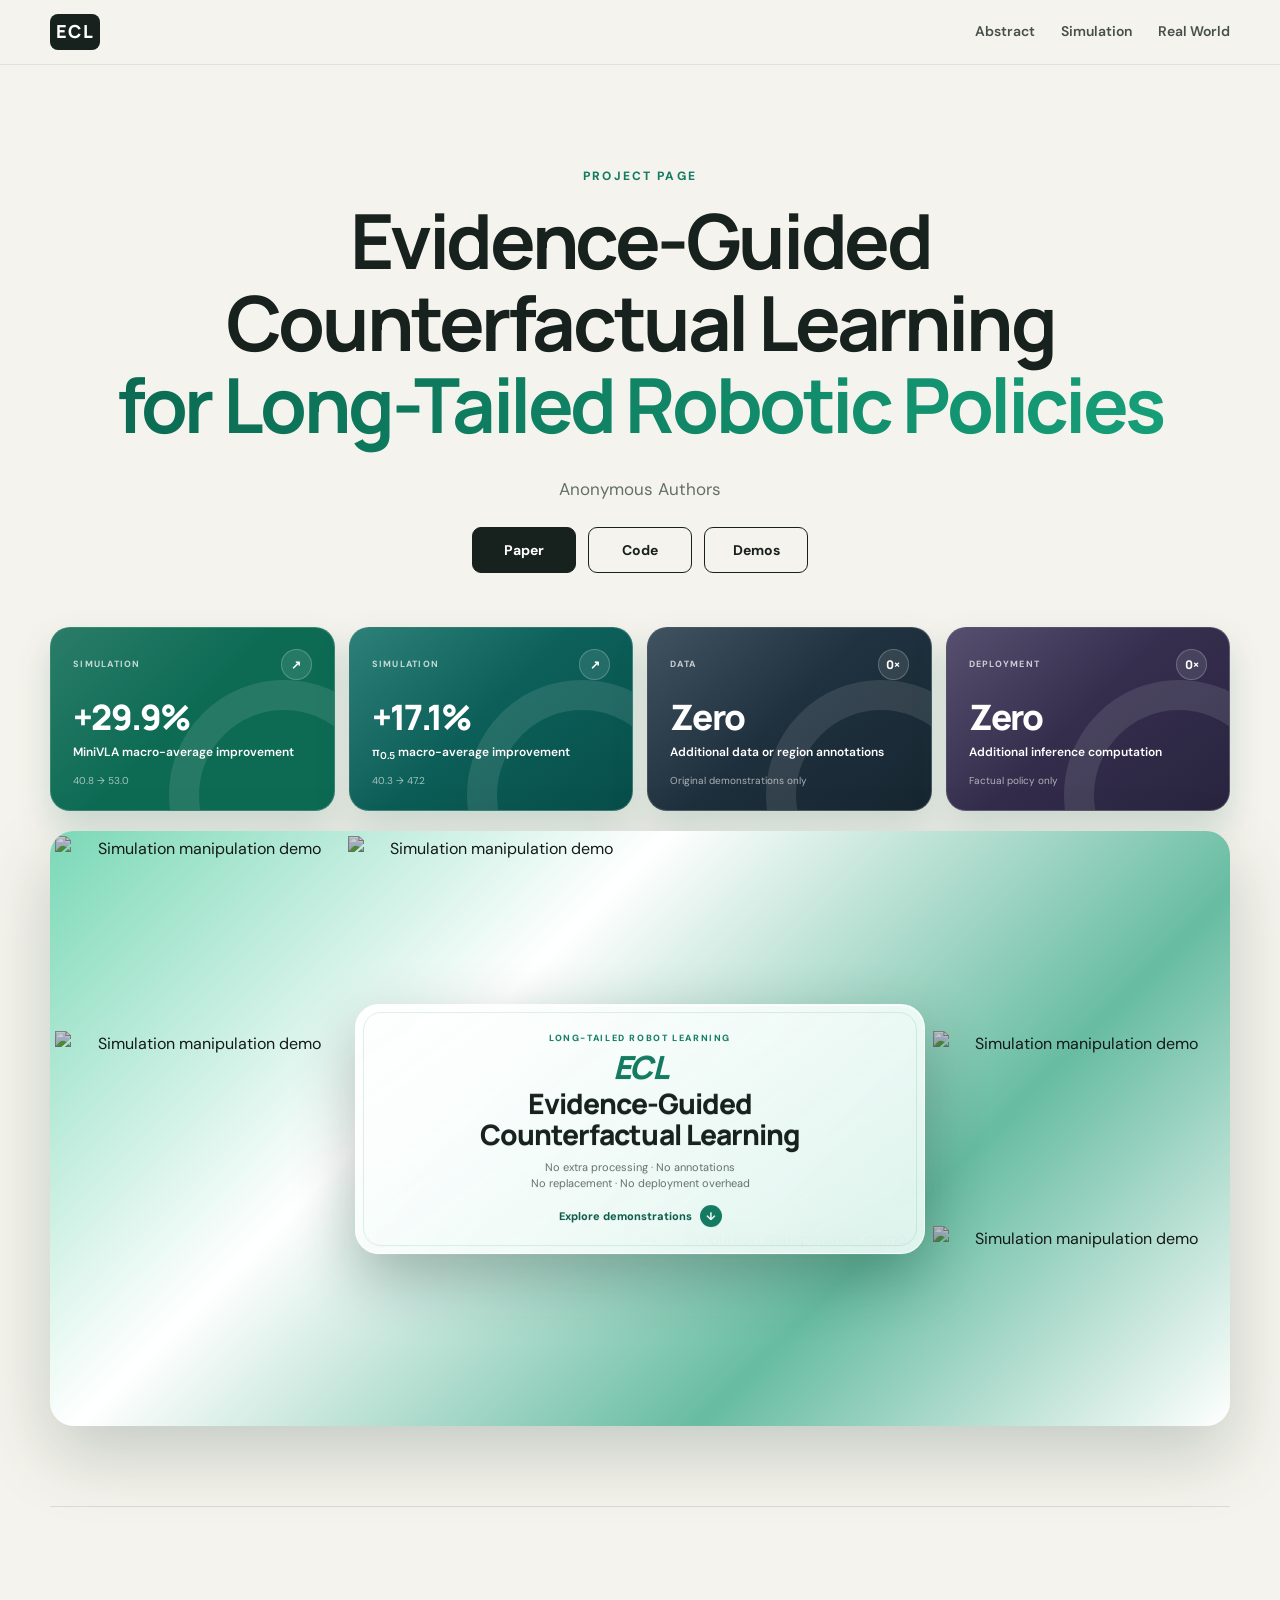
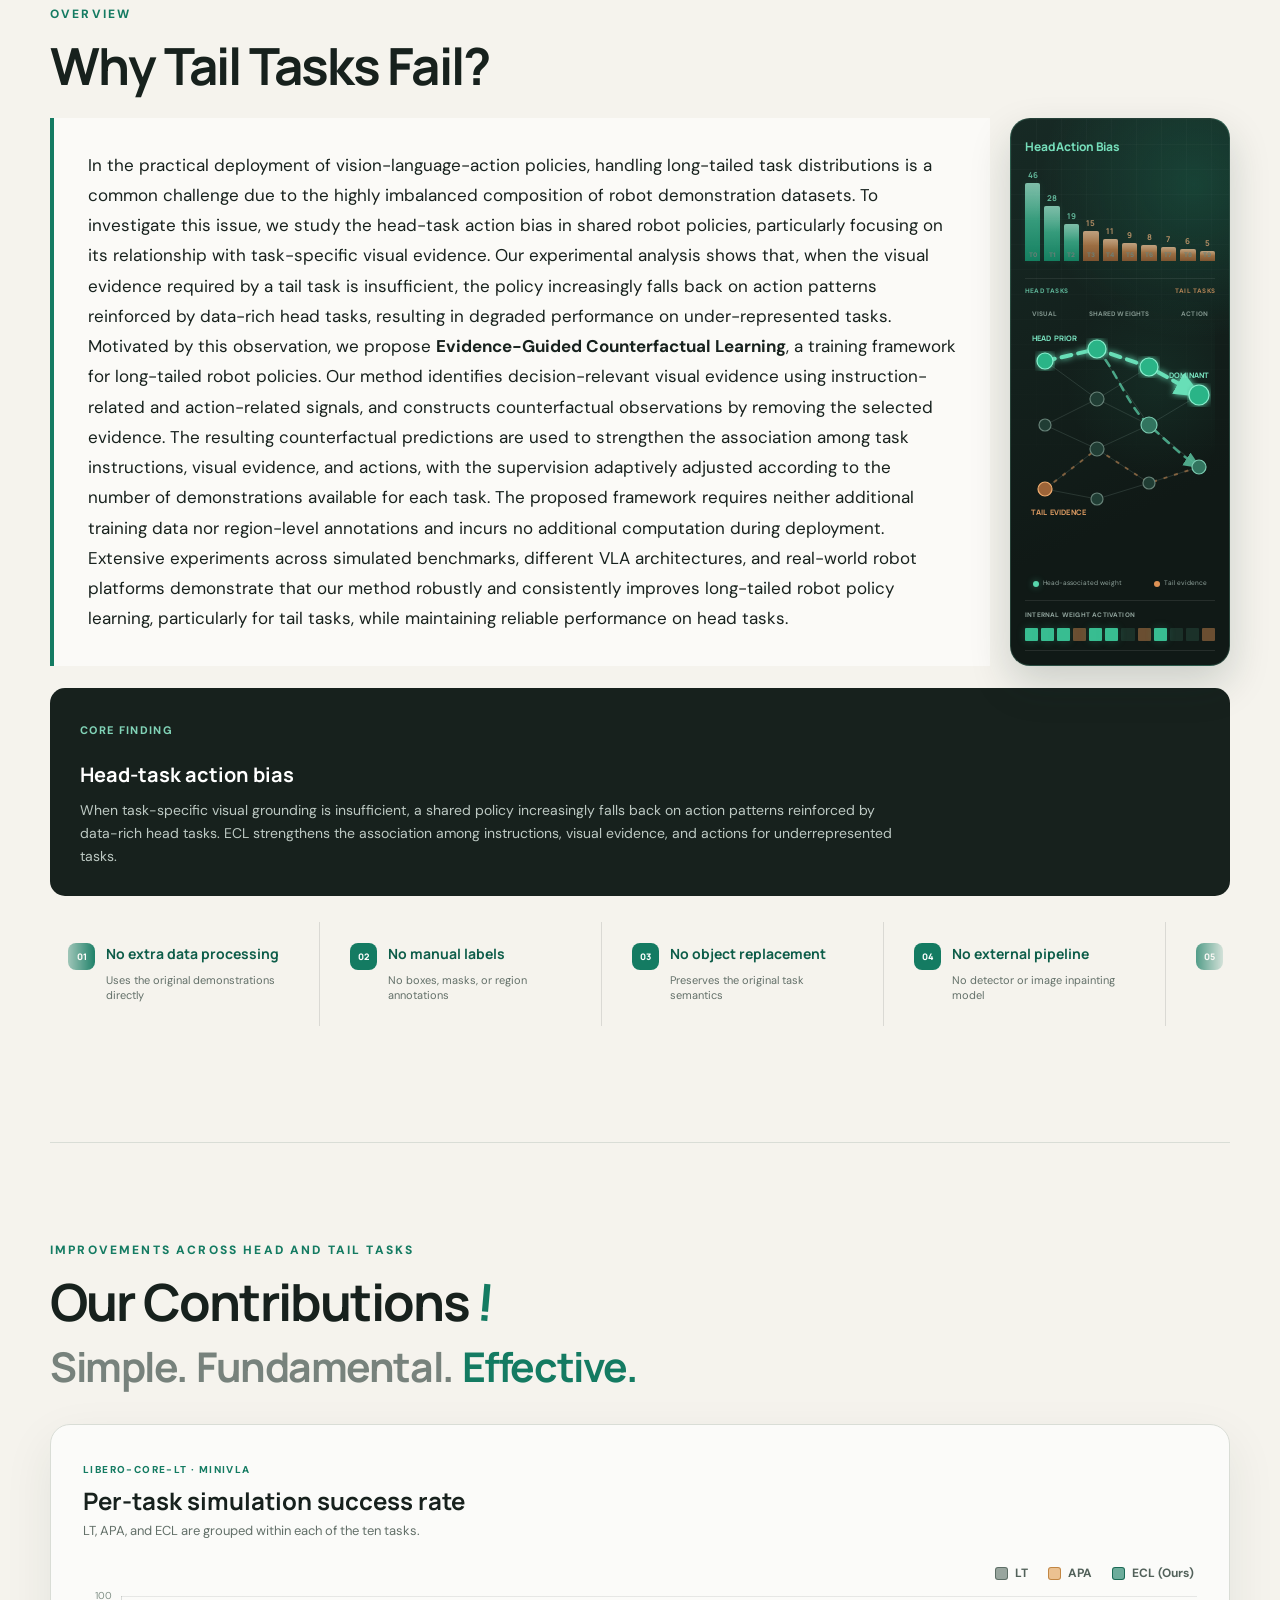
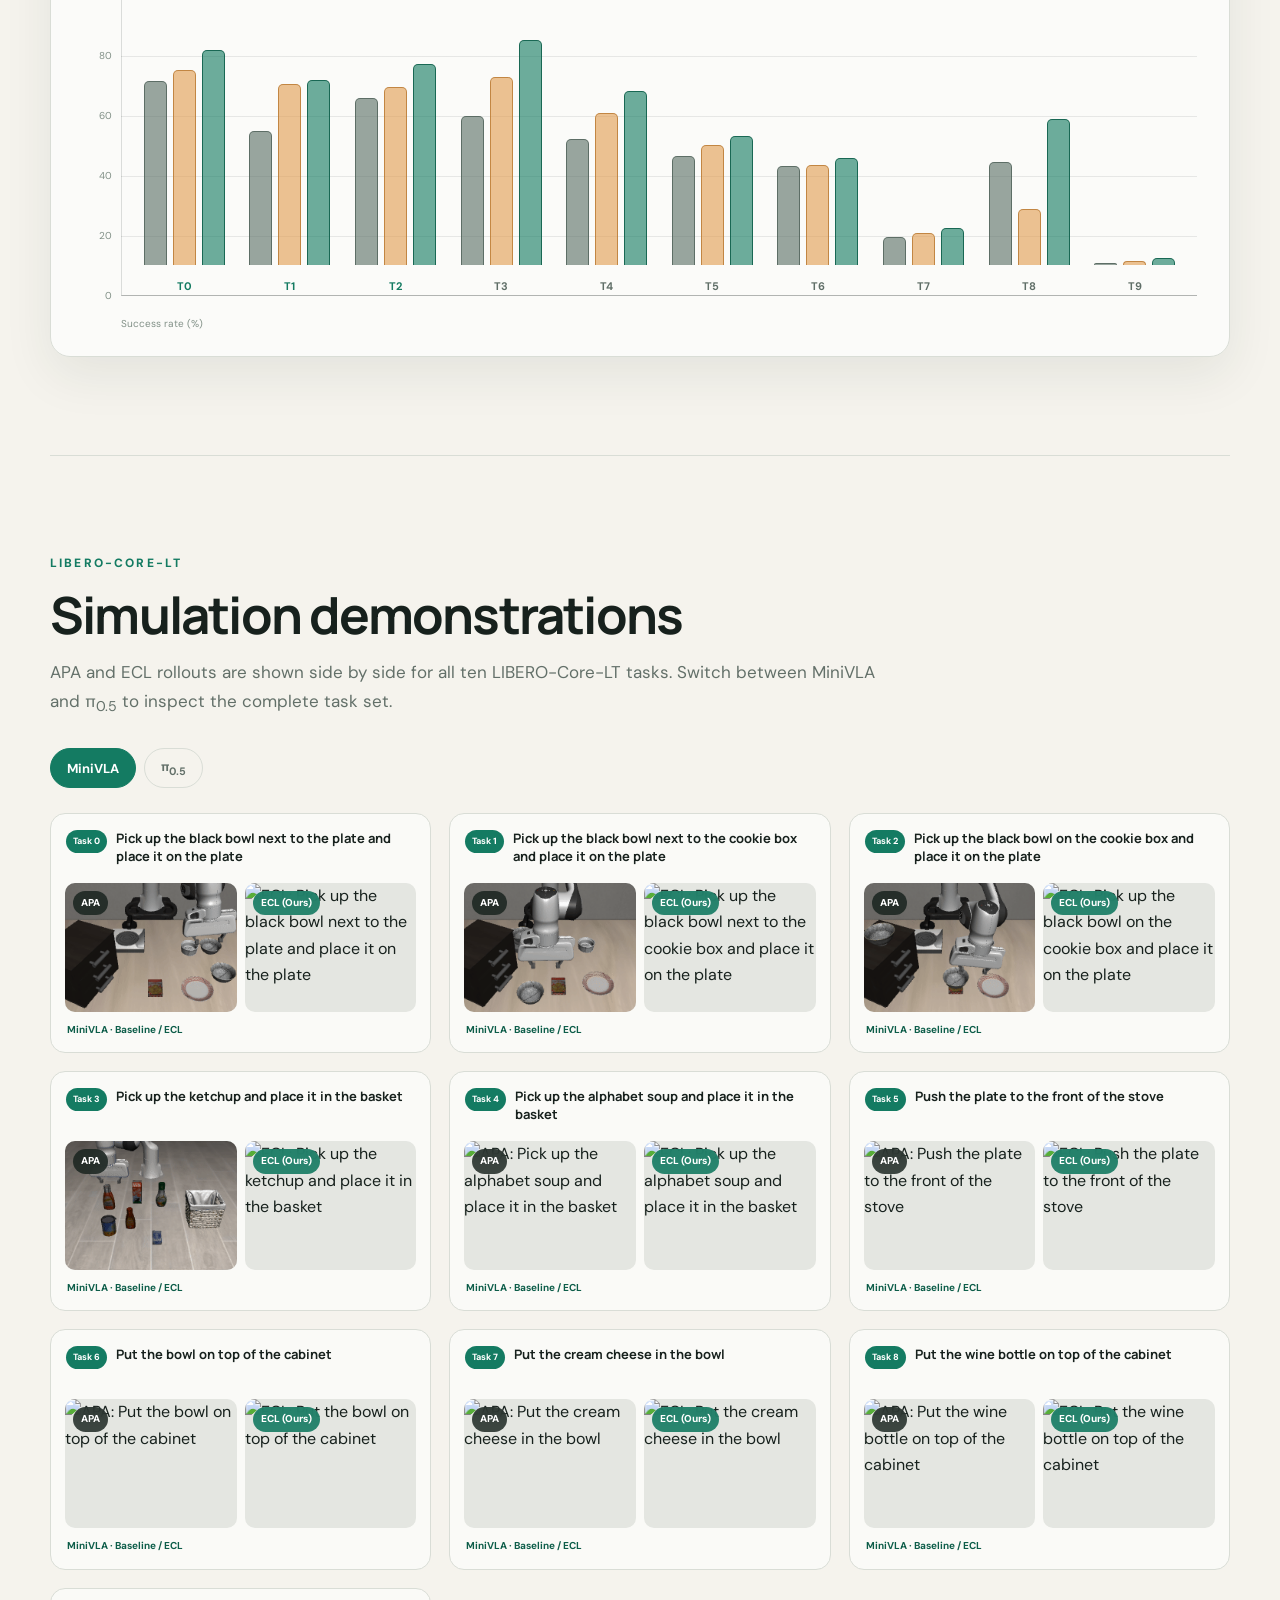
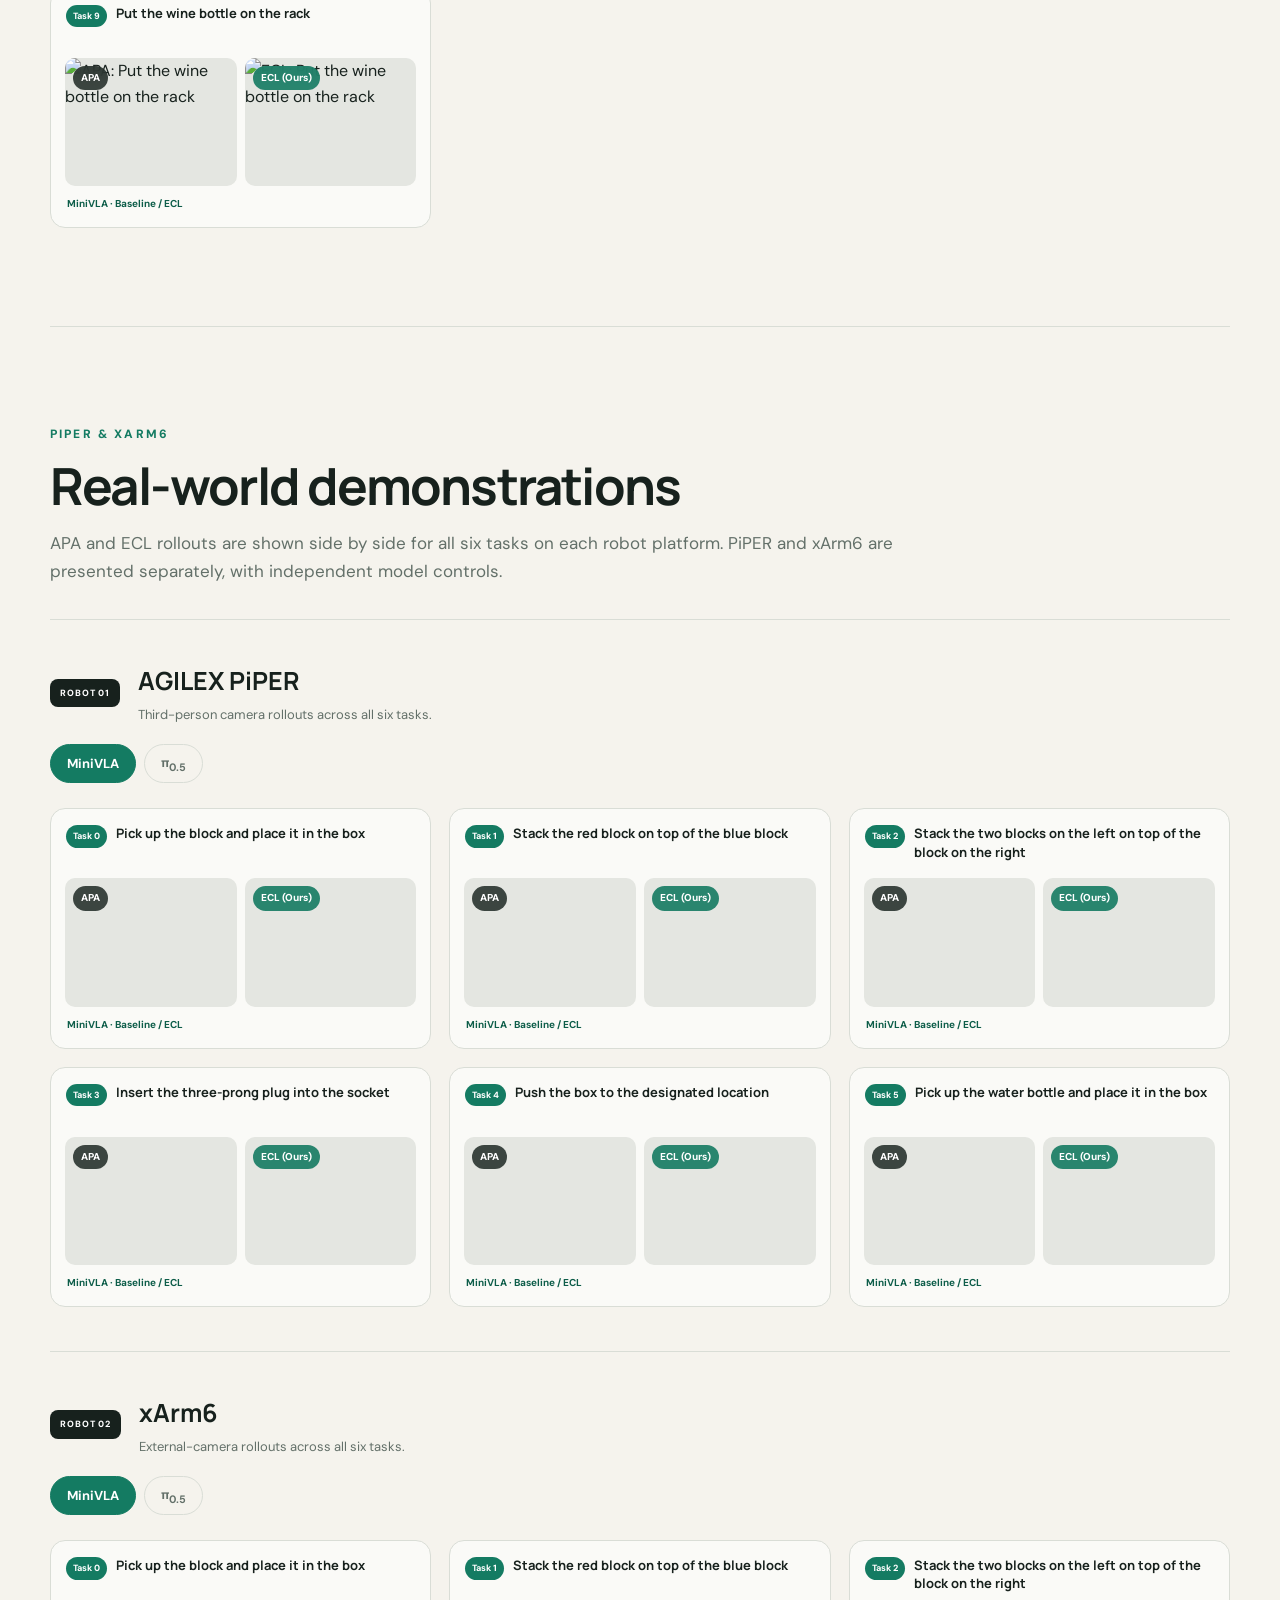
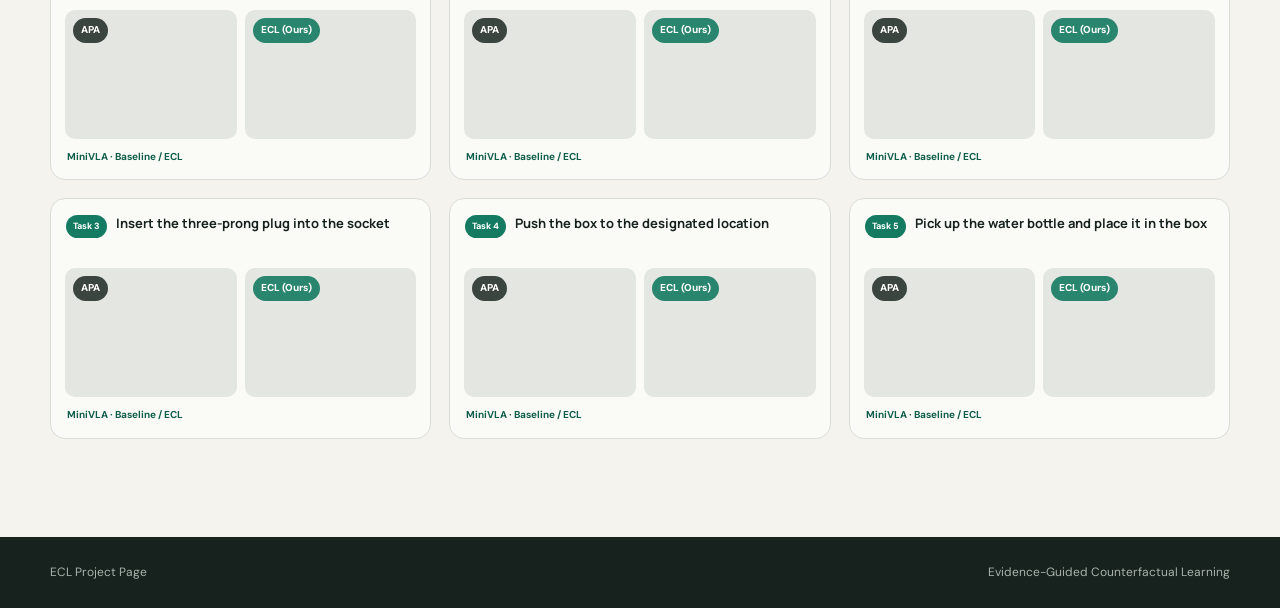
==== index.html @ 6531f517 "Add ECL project website" ====
<!doctype html>
<html lang="en">
<head>
  <meta charset="utf-8">
  <meta name="viewport" content="width=device-width, initial-scale=1">
  <meta name="description" content="Evidence-Guided Counterfactual Learning for Long-Tailed Robotic Policies.">
  <title>ECL — Evidence-Guided Counterfactual Learning</title>
  <link rel="preconnect" href="https://fonts.googleapis.com">
  <link rel="preconnect" href="https://fonts.gstatic.com" crossorigin>
  <link href="https://fonts.googleapis.com/css2?family=DM+Sans:wght@400;500;600;700&family=Manrope:wght@500;600;700;800&display=swap" rel="stylesheet">
  <link rel="stylesheet" href="styles.css">
</head>
<body>
  <header class="topbar">
    <a class="brand" href="#top" aria-label="ECL home"><span>ECL</span></a>
    <nav aria-label="Primary navigation">
      <a href="#abstract">Abstract</a>
      <a href="#simulation">Simulation</a>
      <a href="#real-world">Real World</a>
    </nav>
  </header>

  <main id="top">
    <section class="hero section-shell">
      <p class="eyebrow">PROJECT PAGE</p>
      <h1>Evidence-Guided Counterfactual Learning<br><em>for Long-Tailed Robotic Policies</em></h1>
      <div class="authors">Anonymous Authors</div>
      <div class="hero-actions">
        <a class="button primary" href="assets/ecl-paper.pdf">Paper</a>
        <a class="button secondary" href="https://github.com/krlozhilderman287-creator/EVIDENCE-GUIDED-COUNTERFACTUAL-LEARNING-FOR-LONG-TAILED-ROBOTIC-POLICIES">Code</a>
        <a class="button secondary" href="#simulation">Demos</a>
      </div>

      <div class="hero-metrics" aria-label="Key results">
        <article class="metric-gain"><div class="metric-top"><span>SIMULATION</span><i>↗</i></div><strong>+29.9%</strong><p>MiniVLA macro-average improvement</p><small>40.8 → 53.0</small></article>
        <article class="metric-gain"><div class="metric-top"><span>SIMULATION</span><i>↗</i></div><strong>+17.1%</strong><p>π<sub>0.5</sub> macro-average improvement</p><small>40.3 → 47.2</small></article>
        <article class="metric-zero"><div class="metric-top"><span>DATA</span><i>0×</i></div><strong>Zero</strong><p>Additional data or region annotations</p><small>Original demonstrations only</small></article>
        <article class="metric-zero"><div class="metric-top"><span>DEPLOYMENT</span><i>0×</i></div><strong>Zero</strong><p>Additional inference computation</p><small>Factual policy only</small></article>
      </div>

      <div class="teaser-montage" aria-label="ECL simulation and real-world demonstrations">
        <img class="montage-media" src="assets/demos/minivla-task03-ecl.gif" alt="Simulation manipulation demo">
        <img class="montage-media" src="assets/demos/pi05-task08-ecl.gif" alt="Simulation manipulation demo">
        <video class="montage-media" autoplay muted loop playsinline preload="metadata" src="assets/demos/minivla-piper-task01-ecl.mp4" aria-label="PiPER manipulation demo"></video>
        <video class="montage-media" autoplay muted loop playsinline preload="metadata" src="assets/demos/pi05-xarm-task05-ecl.mp4" aria-label="xArm6 manipulation demo"></video>
        <img class="montage-media" src="assets/demos/minivla-task06-ecl.gif" alt="Simulation manipulation demo">
        <video class="montage-media" autoplay muted loop playsinline preload="metadata" src="assets/demos/pi05-piper-task03-ecl.mp4" aria-label="PiPER manipulation demo"></video>
        <video class="montage-media" autoplay muted loop playsinline preload="metadata" src="assets/demos/minivla-xarm-task03-ecl.mp4" aria-label="xArm6 manipulation demo"></video>
        <img class="montage-media" src="assets/demos/pi05-task03-ecl.gif" alt="Simulation manipulation demo">
        <video class="montage-media" autoplay muted loop playsinline preload="metadata" src="assets/demos/minivla-piper-task05-ecl.mp4" aria-label="PiPER manipulation demo"></video>
        <video class="montage-media" autoplay muted loop playsinline preload="metadata" src="assets/demos/pi05-xarm-task02-ecl.mp4" aria-label="xArm6 manipulation demo"></video>
        <img class="montage-media" src="assets/demos/minivla-task09-ecl.gif" alt="Simulation manipulation demo">
        <img class="montage-media" src="assets/demos/pi05-task09-ecl.gif" alt="Simulation manipulation demo">
        <div class="montage-title"><span class="montage-kicker">LONG-TAILED ROBOT LEARNING</span><b>ECL</b><strong>Evidence-Guided<br>Counterfactual Learning</strong><p>No extra processing · No annotations<br>No replacement · No deployment overhead</p><a href="#simulation">Explore demonstrations <span>↓</span></a></div>
      </div>
    </section>

    <section class="paper-section section-shell" id="abstract">
      <div class="section-content">
        <p class="eyebrow">OVERVIEW</p>
        <h2>Why Tail Tasks Fail?</h2>
        <div class="overview-layout">
          <div class="abstract-copy">
            <p>In the practical deployment of vision-language-action policies, handling long-tailed task distributions is a common challenge due to the highly imbalanced composition of robot demonstration datasets. To investigate this issue, we study the head-task action bias in shared robot policies, particularly focusing on its relationship with task-specific visual evidence. Our experimental analysis shows that, when the visual evidence required by a tail task is insufficient, the policy increasingly falls back on action patterns reinforced by data-rich head tasks, resulting in degraded performance on under-represented tasks. Motivated by this observation, we propose <strong>Evidence-Guided Counterfactual Learning</strong>, a training framework for long-tailed robot policies. Our method identifies decision-relevant visual evidence using instruction-related and action-related signals, and constructs counterfactual observations by removing the selected evidence. The resulting counterfactual predictions are used to strengthen the association among task instructions, visual evidence, and actions, with the supervision adaptively adjusted according to the number of demonstrations available for each task. The proposed framework requires neither additional training data nor region-level annotations and incurs no additional computation during deployment. Extensive experiments across simulated benchmarks, different VLA architectures, and real-world robot platforms demonstrate that our method robustly and consistently improves long-tailed robot policy learning, particularly for tail tasks, while maintaining reliable performance on head tasks.</p>
          </div>

          <aside class="bias-diagram" aria-label="Illustration of head-task action bias affecting a tail-task decision">
            <div class="diagram-head"><strong>Head Action Bias</strong></div>
            <div class="task-count-chart" aria-label="LIBERO-Core-LT demonstration counts for tasks zero through nine">
              <div class="count-bars">
                <div class="head-count"><b>46</b><i style="--count:100%"></i><span>T0</span></div>
                <div class="head-count"><b>28</b><i style="--count:61%"></i><span>T1</span></div>
                <div class="head-count"><b>19</b><i style="--count:41%"></i><span>T2</span></div>
                <div><b>15</b><i style="--count:33%"></i><span>T3</span></div>
                <div><b>11</b><i style="--count:24%"></i><span>T4</span></div>
                <div><b>9</b><i style="--count:20%"></i><span>T5</span></div>
                <div><b>8</b><i style="--count:17%"></i><span>T6</span></div>
                <div><b>7</b><i style="--count:15%"></i><span>T7</span></div>
                <div><b>6</b><i style="--count:13%"></i><span>T8</span></div>
                <div><b>5</b><i style="--count:11%"></i><span>T9</span></div>
              </div>
              <div class="count-groups"><span>HEAD TASKS</span><span>TAIL TASKS</span></div>
            </div>
            <div class="weight-network" aria-hidden="true">
              <div class="network-labels"><span>VISUAL</span><span>SHARED WEIGHTS</span><span>ACTION</span></div>
              <svg viewBox="0 0 190 230" role="img" aria-label="Head-task prior dominates the internal weights used for a tail-task decision">
                <defs>
                  <filter id="nodeGlow"><feGaussianBlur stdDeviation="3" result="blur"/><feMerge><feMergeNode in="blur"/><feMergeNode in="SourceGraphic"/></feMerge></filter>
                  <marker id="greenArrow" markerWidth="8" markerHeight="8" refX="6" refY="3" orient="auto"><path d="M0,0 L0,6 L7,3 z" fill="#67dfb7"/></marker>
                </defs>
                <g class="base-weights">
                  <path d="M20 48L72 36M20 48L72 86M20 112L72 86M20 112L72 136M20 176L72 136M20 176L72 186"/>
                  <path d="M72 36L124 54M72 36L124 112M72 86L124 54M72 86L124 112M72 136L124 112M72 136L124 170M72 186L124 170"/>
                  <path d="M124 54L174 82M124 112L174 82M124 112L174 154M124 170L174 154"/>
                </g>
                <path class="tail-weight-path" d="M20 176L72 136L124 170L174 154"/>
                <path class="bias-weight-path" d="M20 48L72 36L124 54L174 82" marker-end="url(#greenArrow)"/>
                <path class="bias-spill-path" d="M72 36C92 58 101 91 124 112C144 130 157 143 174 154" marker-end="url(#greenArrow)"/>
                <g class="network-nodes">
                  <circle cx="20" cy="48" r="8" class="head-node-svg"/><circle cx="20" cy="112" r="6"/><circle cx="20" cy="176" r="7" class="tail-node-svg"/>
                  <circle cx="72" cy="36" r="9" class="hot-node"/><circle cx="72" cy="86" r="7"/><circle cx="72" cy="136" r="7"/><circle cx="72" cy="186" r="6"/>
                  <circle cx="124" cy="54" r="9" class="hot-node"/><circle cx="124" cy="112" r="8" class="warm-node"/><circle cx="124" cy="170" r="6"/>
                  <circle cx="174" cy="82" r="10" class="hot-node"/><circle cx="174" cy="154" r="7" class="warm-node"/>
                </g>
                <text x="7" y="28" class="svg-head-label">HEAD PRIOR</text>
                <text x="6" y="202" class="svg-tail-label">TAIL EVIDENCE</text>
                <text x="144" y="65" class="svg-output-label">DOMINANT</text>
              </svg>
              <div class="weight-legend"><span><i></i>Head-associated weight</span><span><i></i>Tail evidence</span></div>
            </div>
            <div class="weight-activation">
              <span>INTERNAL WEIGHT ACTIVATION</span>
              <div class="activation-cells" aria-hidden="true"><i></i><i></i><i></i><i></i><i></i><i></i><i></i><i></i><i></i><i></i><i></i><i></i></div>
            </div>
          </aside>
        </div>

        <div class="finding-card"><span>CORE FINDING</span><h3>Head-task action bias</h3><p>When task-specific visual grounding is insufficient, a shared policy increasingly falls back on action patterns reinforced by data-rich head tasks. ECL strengthens the association among instructions, visual evidence, and actions for underrepresented tasks.</p></div>

        <div class="advantage-marquee" aria-label="Practical advantages">
          <div class="advantage-track">
            <div class="advantage-item"><i>01</i><strong>No extra data processing</strong><span>Uses the original demonstrations directly</span></div>
            <div class="advantage-item"><i>02</i><strong>No manual labels</strong><span>No boxes, masks, or region annotations</span></div>
            <div class="advantage-item"><i>03</i><strong>No object replacement</strong><span>Preserves the original task semantics</span></div>
            <div class="advantage-item"><i>04</i><strong>No external pipeline</strong><span>No detector or image inpainting model</span></div>
            <div class="advantage-item"><i>05</i><strong>No deployment overhead</strong><span>Uses only the factual policy at inference</span></div>
            <div class="advantage-item" aria-hidden="true"><i>01</i><strong>No extra data processing</strong><span>Uses the original demonstrations directly</span></div>
            <div class="advantage-item" aria-hidden="true"><i>02</i><strong>No manual labels</strong><span>No boxes, masks, or region annotations</span></div>
            <div class="advantage-item" aria-hidden="true"><i>03</i><strong>No object replacement</strong><span>Preserves the original task semantics</span></div>
            <div class="advantage-item" aria-hidden="true"><i>04</i><strong>No external pipeline</strong><span>No detector or image inpainting model</span></div>
            <div class="advantage-item" aria-hidden="true"><i>05</i><strong>No deployment overhead</strong><span>Uses only the factual policy at inference</span></div>
          </div>
        </div>
      </div>
    </section>

    <section class="paper-section section-shell" id="contributions">
      <div class="section-content">
        <p class="eyebrow">IMPROVEMENTS ACROSS HEAD AND TAIL TASKS</p>
        <h2>Our Contributions<span class="title-mark" aria-hidden="true">!</span></h2>
        <p class="contribution-statement"><span>Simple.</span> <span>Fundamental.</span> <span>Effective.</span></p>

        <div class="performance-panel">
          <div class="performance-head">
            <div><span>LIBERO-CORE-LT · MINIVLA</span><h3>Per-task simulation success rate</h3><p>LT, APA, and ECL are grouped within each of the ten tasks.</p></div>
          </div>
          <div class="performance-legend" aria-label="Chart legend"><span class="legend-lt"><i></i>LT</span><span class="legend-apa"><i></i>APA</span><span class="legend-ecl"><i></i>ECL (Ours)</span></div>
          <div class="performance-chart" data-performance-chart aria-label="Grouped bar chart of per-task success rates">
            <div class="chart-y-axis" aria-hidden="true"><span style="--y:0%">100</span><span style="--y:20%">80</span><span style="--y:40%">60</span><span style="--y:60%">40</span><span style="--y:80%">20</span><span style="--y:100%">0</span></div>
            <div class="performance-plot"><div class="performance-groups" data-performance-groups></div></div>
          </div>
          <p class="performance-axis-label">Success rate (%)</p>
        </div>
      </div>
    </section>

    <section class="paper-section section-shell demo-module" id="simulation">
      <div class="section-content">
        <p class="eyebrow">LIBERO-CORE-LT</p>
        <h2>Simulation demonstrations</h2>
        <p class="section-lead">APA and ECL rollouts are shown side by side for all ten LIBERO-Core-LT tasks. Switch between MiniVLA and π<sub>0.5</sub> to inspect the complete task set.</p>
        <div class="video-tabs" role="tablist" aria-label="Simulation model selection">
          <button class="tab active" type="button" role="tab" aria-selected="true" data-tab="minivla">MiniVLA</button>
          <button class="tab" type="button" role="tab" aria-selected="false" data-tab="pi05">π<sub>0.5</sub></button>
        </div>
        <div class="model-panel" data-panel="minivla"><div class="task-gallery" data-gallery="simulation-minivla"></div></div>
        <div class="model-panel" data-panel="pi05" hidden><div class="task-gallery" data-gallery="simulation-pi05"></div></div>
      </div>
    </section>

    <section class="paper-section section-shell" id="real-world">
      <div class="section-content">
        <p class="eyebrow">PIPER &amp; XARM6</p>
        <h2>Real-world demonstrations</h2>
        <p class="section-lead">APA and ECL rollouts are shown side by side for all six tasks on each robot platform. PiPER and xArm6 are presented separately, with independent model controls.</p>

        <section class="robot-showcase demo-module">
          <div class="robot-heading"><span>ROBOT 01</span><div><h3>AGILEX PiPER</h3><p>Third-person camera rollouts across all six tasks.</p></div></div>
          <div class="video-tabs" role="tablist" aria-label="PiPER model selection"><button class="tab active" type="button" role="tab" aria-selected="true" data-tab="minivla">MiniVLA</button><button class="tab" type="button" role="tab" aria-selected="false" data-tab="pi05">π<sub>0.5</sub></button></div>
          <div class="model-panel" data-panel="minivla"><div class="task-gallery" data-gallery="piper-minivla"></div></div>
          <div class="model-panel" data-panel="pi05" hidden><div class="task-gallery" data-gallery="piper-pi05"></div></div>
        </section>

        <section class="robot-showcase demo-module">
          <div class="robot-heading"><span>ROBOT 02</span><div><h3>xArm6</h3><p>External-camera rollouts across all six tasks.</p></div></div>
          <div class="video-tabs" role="tablist" aria-label="xArm6 model selection"><button class="tab active" type="button" role="tab" aria-selected="true" data-tab="minivla">MiniVLA</button><button class="tab" type="button" role="tab" aria-selected="false" data-tab="pi05">π<sub>0.5</sub></button></div>
          <div class="model-panel" data-panel="minivla"><div class="task-gallery" data-gallery="xarm-minivla"></div></div>
          <div class="model-panel" data-panel="pi05" hidden><div class="task-gallery" data-gallery="xarm-pi05"></div></div>
        </section>
      </div>
    </section>
  </main>

  <footer><span>ECL Project Page</span><span>Evidence-Guided Counterfactual Learning</span></footer>
  <script src="script.js"></script>
</body>
</html>
---- styles.css ----
:root {
  --ink: #17211d;
  --muted: #637069;
  --paper: #f5f3ed;
  --surface: #fffefa;
  --line: #d9ddd6;
  --accent: #147b62;
  --accent-dark: #0d5d49;
  --accent-soft: #d9eee6;
  --warm: #efb45f;
  --shadow: 0 18px 55px rgba(24, 49, 39, .10);
}

* { box-sizing: border-box; }
html { scroll-behavior: smooth; }
body { margin: 0; color: var(--ink); background: var(--paper); font-family: "DM Sans", sans-serif; line-height: 1.65; }
a { color: inherit; }
img { display: block; max-width: 100%; }
button, a { -webkit-tap-highlight-color: transparent; }

.topbar { position: sticky; top: 0; z-index: 20; display: flex; align-items: center; justify-content: space-between; padding: 14px max(24px, calc((100vw - 1180px) / 2)); background: rgba(245,243,237,.88); border-bottom: 1px solid rgba(23,33,29,.08); backdrop-filter: blur(18px); }
.brand { text-decoration: none; font-family: Manrope, sans-serif; font-size: 18px; font-weight: 800; letter-spacing: .06em; }
.brand span { display: inline-flex; align-items: center; justify-content: center; width: 50px; height: 36px; color: white; background: var(--ink); border-radius: 8px; }
nav { display: flex; gap: 26px; }
nav a { color: #46504b; text-decoration: none; font-size: 14px; font-weight: 600; }
nav a:hover { color: var(--accent); }

.section-shell { width: min(1180px, calc(100% - 44px)); margin-inline: auto; }
.hero { padding: 102px 0 80px; text-align: center; }
.eyebrow { margin: 0 0 12px; color: var(--accent); font-size: 12px; font-weight: 800; letter-spacing: .18em; }
h1, h2, h3 { font-family: Manrope, sans-serif; }
h1 { margin: 0 auto; max-width: 1080px; font-size: clamp(42px, 6vw, 76px); line-height: 1.08; letter-spacing: -.045em; }
h1 em { color: var(--accent); background: linear-gradient(100deg, #0b6b52 0%, #16a079 52%, #0b6b52 100%); background-size: 200% auto; -webkit-background-clip: text; background-clip: text; -webkit-text-fill-color: transparent; font-style: normal; animation: title-shift 7s ease-in-out infinite; }
@keyframes title-shift { 0%, 100% { background-position: 0% center; } 50% { background-position: 100% center; } }
.authors { margin: 30px auto 24px; color: var(--muted); font-size: 17px; }
.hero-actions { display: flex; justify-content: center; flex-wrap: wrap; gap: 12px; margin-bottom: 54px; }
.button { display: inline-flex; min-width: 104px; height: 46px; align-items: center; justify-content: center; padding: 0 21px; border: 1px solid var(--ink); border-radius: 9px; font: 700 14px "DM Sans"; text-decoration: none; transition: .2s ease; }
.button.primary { color: white; background: var(--ink); }
.button.secondary { color: var(--ink); background: transparent; }
.button:hover { transform: translateY(-2px); box-shadow: 0 8px 20px rgba(23,33,29,.12); }

.hero-statement { position: relative; overflow: hidden; max-width: 990px; margin: 0 auto; padding: 60px 70px; border-radius: 24px; color: white; background: var(--ink); box-shadow: var(--shadow); text-align: left; }
.hero-statement::after { content: ""; position: absolute; width: 360px; height: 360px; right: -130px; top: -170px; border: 80px solid rgba(78,197,157,.17); border-radius: 50%; }
.hero-statement span { display: block; color: #9bd6c2; font-size: 14px; font-weight: 700; letter-spacing: .08em; text-transform: uppercase; }
.hero-statement strong { position: relative; z-index: 1; display: block; max-width: 780px; margin: 14px 0 16px; font: 700 clamp(26px, 4vw, 46px)/1.2 Manrope, sans-serif; letter-spacing: -.03em; }
.hero-statement p { position: relative; z-index: 1; max-width: 690px; margin: 0; color: #bdc9c3; font-size: 16px; }

.hero-metrics { display: grid; grid-template-columns: repeat(4, minmax(0, 1fr)); gap: 14px; margin: 0 auto 20px; }
.hero-metrics article { position: relative; display: flex; overflow: hidden; min-height: 178px; flex-direction: column; padding: 21px 22px; border: 1px solid rgba(255,255,255,.18); border-radius: 20px; color: white; background: #0d6b54; box-shadow: 0 16px 35px rgba(18,99,77,.18); text-align: left; transition: transform .3s ease, box-shadow .3s ease; isolation: isolate; }
.hero-metrics article::before { content: ""; position: absolute; z-index: -1; width: 170px; height: 170px; right: -65px; bottom: -100px; border: 30px solid rgba(255,255,255,.10); border-radius: 50%; transition: transform .45s ease; }
.hero-metrics article::after { content: ""; position: absolute; z-index: -1; inset: 0; background: linear-gradient(135deg, rgba(255,255,255,.12), transparent 48%); }
.hero-metrics article:nth-child(2) { background: linear-gradient(145deg, #106f66, #084e4a); }
.hero-metrics article:nth-child(3) { background: linear-gradient(145deg, #263b4a, #172631); }
.hero-metrics article:nth-child(4) { background: linear-gradient(145deg, #40375b, #28243e); }
.hero-metrics article:hover { transform: translateY(-6px); box-shadow: 0 24px 45px rgba(18,61,49,.24); }
.hero-metrics article:hover::before { transform: scale(1.16) rotate(18deg); }
.metric-top { display: flex; align-items: center; justify-content: space-between; }
.metric-top span { color: rgba(255,255,255,.72); font-size: 9px; font-weight: 800; letter-spacing: .14em; }
.metric-top i { display: grid; min-width: 31px; height: 31px; place-items: center; border: 1px solid rgba(255,255,255,.22); border-radius: 50%; color: white; background: rgba(255,255,255,.1); font: normal 800 12px Manrope, sans-serif; }
.hero-metrics strong { margin-top: 20px; font: 800 35px/1 Manrope, sans-serif; letter-spacing: -.05em; }
.hero-metrics p { margin: 9px 0 0; color: white; font-size: 12px; font-weight: 600; line-height: 1.35; }
.hero-metrics small { margin-top: auto; padding-top: 10px; color: rgba(255,255,255,.62); font-size: 10px; }
.teaser-montage { position: relative; display: grid; grid-template-columns: repeat(4, minmax(0, 1fr)); overflow: hidden; padding: 5px; border-radius: 24px; background: linear-gradient(135deg, #7ad8b7, #ffffff 35%, #67bca1 70%, #ffffff); box-shadow: 0 28px 70px rgba(21,62,49,.22); }
.montage-media { display: block; width: 100%; min-width: 0; aspect-ratio: 3 / 2; object-fit: cover; filter: saturate(.9) brightness(.8); transition: filter .4s ease, transform .5s ease; }
.teaser-montage:hover .montage-media { filter: saturate(1) brightness(.9); }
.montage-media:hover { z-index: 2; filter: saturate(1.15) brightness(1) !important; transform: scale(1.045); }
.montage-title { position: absolute; top: 50%; left: 50%; display: flex; width: min(570px, 58%); min-height: 218px; align-items: center; justify-content: center; flex-direction: column; padding: 26px 38px; border: 1px solid rgba(255,255,255,.8); border-radius: 24px; color: var(--ink); background: linear-gradient(145deg, rgba(255,255,255,.94), rgba(239,251,247,.88)); box-shadow: 0 22px 60px rgba(10,39,31,.30), inset 0 1px 0 white; transform: translate(-50%, -50%); backdrop-filter: blur(16px) saturate(1.2); }
.montage-title::before { content: ""; position: absolute; inset: 7px; pointer-events: none; border: 1px solid rgba(20,123,98,.13); border-radius: 18px; }
.montage-kicker { color: var(--accent); font-size: 9px; font-weight: 800; letter-spacing: .18em; }
.montage-title b { margin-top: 5px; color: var(--accent); font: italic 800 32px/1 Manrope, sans-serif; letter-spacing: -.06em; }
.montage-title strong { margin: 5px 0 8px; font: 800 clamp(18px, 2.2vw, 29px)/1.12 Manrope, sans-serif; letter-spacing: -.035em; }
.montage-title p { margin: 0; color: var(--muted); font-size: 11px; line-height: 1.5; }
.montage-title a { position: relative; z-index: 1; display: inline-flex; align-items: center; gap: 8px; margin-top: 13px; color: var(--accent-dark); font-size: 11px; font-weight: 800; text-decoration: none; }
.montage-title a span { display: grid; width: 22px; height: 22px; place-items: center; border-radius: 50%; color: white; background: var(--accent); }

.paper-section { display: grid; grid-template-columns: 1fr; padding: 98px 0; border-top: 1px solid var(--line); }
.section-content { min-width: 0; }
.section-number { padding-top: 8px; color: #9aa49f; font: 700 14px Manrope; }
.section-content h2 { margin: 0 0 24px; font-size: clamp(34px, 4vw, 52px); line-height: 1.1; letter-spacing: -.035em; }
.title-mark { display: inline-block; margin-left: .08em; color: var(--accent); transform: rotate(5deg); transform-origin: bottom center; animation: title-mark-float 2.4s ease-in-out infinite; }
@keyframes title-mark-float { 0%, 100% { transform: translateY(0) rotate(5deg); } 50% { transform: translateY(-3px) rotate(8deg); } }
.contribution-statement { display: flex; flex-wrap: wrap; gap: .22em; margin: -10px 0 34px; color: #77827c; font: 700 clamp(25px, 3.2vw, 42px)/1.15 Manrope, sans-serif; letter-spacing: -.035em; }
.contribution-statement > span:nth-child(3) { color: var(--accent); }
.section-lead { max-width: 850px; margin: -8px 0 34px; color: var(--muted); font-size: 17px; }
.abstract-copy { max-width: 960px; padding: 30px 34px; border-left: 4px solid var(--accent); background: rgba(255,255,255,.6); font-size: 17px; }
.abstract-copy p { margin: 0; }
.abstract-copy p + p { margin-top: 14px; }

.overview-layout { display: grid; grid-template-columns: minmax(0, 1fr) 220px; gap: 20px; align-items: stretch; }
.overview-layout .abstract-copy { max-width: none; padding: 32px 34px; font-size: 17px; line-height: 1.78; }
.bias-diagram { position: relative; display: flex; overflow: hidden; min-height: 100%; flex-direction: column; padding: 20px 14px 14px; border: 1px solid rgba(126,222,190,.20); border-radius: 20px; color: white; background: radial-gradient(circle at 84% 12%, rgba(37,195,147,.19), transparent 30%), linear-gradient(155deg, #172a25, #101916 70%); box-shadow: 0 18px 40px rgba(18,46,37,.18); }
.bias-diagram::before { content: ""; position: absolute; inset: 0; pointer-events: none; background-image: linear-gradient(rgba(255,255,255,.025) 1px, transparent 1px), linear-gradient(90deg, rgba(255,255,255,.025) 1px, transparent 1px); background-size: 25px 25px; mask-image: linear-gradient(to bottom, black, transparent 80%); }
.diagram-head { position: relative; z-index: 1; }
.diagram-head span { display: block; color: #67d3af; font-size: 9px; font-weight: 800; letter-spacing: .16em; }
.diagram-head strong { display: block; color: #75ddba; font: 750 12px/1.25 Manrope, sans-serif; letter-spacing: -.01em; }
.task-count-chart { position: relative; z-index: 1; margin: 12px 0 4px; opacity: .78; }
.count-bars { display: grid; height: 108px; grid-template-columns: repeat(10, minmax(0, 1fr)); align-items: end; gap: 4px; margin-top: 5px; padding-bottom: 17px; border-bottom: 1px solid rgba(255,255,255,.10); }
.count-bars > div { display: flex; height: 100%; min-width: 0; align-items: center; justify-content: flex-end; flex-direction: column; }
.count-bars b { margin-bottom: 4px; color: #e1aa77; font: 700 8px/1 Manrope, sans-serif; }
.count-bars i { position: relative; display: block; width: 100%; height: var(--count); min-height: 5px; overflow: hidden; border-radius: 2px 2px 0 0; background: linear-gradient(to top, #9c6034, #e5a060); }
.count-bars i::after { content: ""; position: absolute; inset: 0; background: linear-gradient(to bottom, rgba(255,255,255,.35), transparent 48%); }
.count-bars span { position: absolute; margin-top: 16px; color: #84988f; font-size: 6.5px; font-weight: 750; }
.count-bars .head-count b { color: #7ae1be; }
.count-bars .head-count i { background: linear-gradient(to top, #159a73, #66dbb4); box-shadow: 0 0 8px rgba(66,213,165,.12); }
.count-groups { display: flex; justify-content: space-between; margin-top: 7px; }
.count-groups span { color: #72dbb8; font-size: 6.5px; font-weight: 750; letter-spacing: .03em; }
.count-groups span:last-child { color: #d99a63; }
.weight-inputs { position: relative; z-index: 1; display: grid; gap: 0; margin: 14px 0 8px; border-top: 1px solid rgba(255,255,255,.09); border-bottom: 1px solid rgba(255,255,255,.09); }
.weight-input { display: grid; grid-template-columns: 1fr auto; gap: 1px 6px; padding: 8px 0; background: transparent; }
.weight-input + .weight-input { border-top: 1px solid rgba(255,255,255,.07); }
.weight-input span { grid-column: 1; color: #758880; font-size: 6px; font-weight: 800; letter-spacing: .1em; }
.weight-input b { grid-column: 1; font: 700 9px Manrope, sans-serif; }
.weight-input i { grid-column: 2; grid-row: 1 / 3; align-self: center; font: normal 800 6px Manrope, sans-serif; letter-spacing: .07em; }
.head-prior { border-left: 0; }
.head-prior i { color: #71e3be; }
.tail-query { border-left: 0; }
.tail-query i { color: #efa867; }
.weight-network { position: relative; z-index: 1; flex: 1; min-height: 244px; overflow: hidden; border: 0; border-radius: 0; background: radial-gradient(circle at 70% 28%, rgba(54,206,156,.08), transparent 37%); }
.network-labels { position: absolute; top: 9px; right: 7px; left: 7px; z-index: 2; display: flex; justify-content: space-between; color: #82968e; font-size: 6.5px; font-weight: 700; letter-spacing: .02em; }
.weight-network svg { display: block; width: 100%; height: 238px; margin-top: 9px; }
.base-weights path { fill: none; stroke: rgba(170,198,187,.16); stroke-width: 1; }
.tail-weight-path { fill: none; stroke: #e49a5b; stroke-width: 2; stroke-dasharray: 4 7; opacity: .48; }
.bias-weight-path { fill: none; stroke: #67dfb7; stroke-width: 4; stroke-linecap: round; stroke-dasharray: 10 7; filter: url(#nodeGlow); animation: weight-flow 1.15s linear infinite; }
.bias-spill-path { fill: none; stroke: #5dd4ac; stroke-width: 2.5; stroke-linecap: round; stroke-dasharray: 7 7; opacity: .72; animation: weight-flow 1.4s linear infinite; }
@keyframes weight-flow { to { stroke-dashoffset: -34; } }
.network-nodes circle { fill: #203d34; stroke: #668177; stroke-width: 1.2; }
.network-nodes .head-node-svg, .network-nodes .hot-node { fill: #2bb487; stroke: #8af0cf; filter: url(#nodeGlow); }
.network-nodes .tail-node-svg { fill: #9d6438; stroke: #efac70; }
.network-nodes .warm-node { fill: #32745f; stroke: #7ccbb1; }
.weight-network text { font-family: Manrope, sans-serif; font-size: 7.5px; font-weight: 750; letter-spacing: .02em; }
.svg-head-label, .svg-output-label { fill: #7ae4c1; }
.svg-tail-label { fill: #d99961; }
.weight-legend { position: absolute; right: 8px; bottom: 8px; left: 8px; display: flex; justify-content: space-between; }
.weight-legend span { display: flex; align-items: center; gap: 4px; color: #91a49d; font-size: 6.5px; line-height: 1.2; }
.weight-legend i { width: 6px; height: 6px; border-radius: 50%; background: #57d6ac; box-shadow: 0 0 7px rgba(87,214,172,.45); }
.weight-legend span:last-child i { background: #dd9255; box-shadow: none; }
.weight-activation { position: relative; z-index: 1; margin-top: 4px; padding: 9px 0; border-top: 1px solid rgba(255,255,255,.09); border-bottom: 1px solid rgba(255,255,255,.09); background: transparent; }
.weight-activation > span { display: block; margin-bottom: 7px; color: #91a49d; font-size: 6.5px; font-weight: 700; letter-spacing: .03em; }
.activation-cells { display: grid; grid-template-columns: repeat(12, 1fr); gap: 3px; }
.activation-cells i { height: 13px; border-radius: 1px; background: rgba(104,220,183,.12); }
.activation-cells i:nth-child(1), .activation-cells i:nth-child(2), .activation-cells i:nth-child(3), .activation-cells i:nth-child(5), .activation-cells i:nth-child(6), .activation-cells i:nth-child(9) { background: #38bd91; box-shadow: 0 0 8px rgba(56,189,145,.25); }
.activation-cells i:nth-child(4), .activation-cells i:nth-child(8), .activation-cells i:nth-child(12) { background: rgba(231,151,87,.42); }
.weight-outcome { position: relative; z-index: 1; display: grid; grid-template-columns: 1fr auto; margin-top: 7px; padding: 8px 0 2px; border: 0; border-radius: 0; background: transparent; }
.weight-outcome span { color: #778a82; font-size: 5px; font-weight: 800; letter-spacing: .09em; }
.weight-outcome b { grid-column: 1; color: #eab17d; font: 700 9px Manrope, sans-serif; }
.weight-outcome i { grid-column: 2; grid-row: 1 / 3; align-self: center; padding: 0; color: #f3ba84; background: transparent; font: normal 800 6px Manrope, sans-serif; letter-spacing: .12em; }
.vertical-distribution { position: relative; z-index: 1; display: grid; flex: 1; align-content: center; gap: 8px; margin: 18px 0 0; padding: 23px 47px 43px 10px; border: 1px solid rgba(255,255,255,.08); border-radius: 13px; background: linear-gradient(180deg, rgba(3,17,13,.18), rgba(3,17,13,.42)); }
.task-row { position: relative; display: grid; height: 24px; grid-template-columns: 19px 1fr; align-items: center; gap: 5px; }
.task-row span { color: #64766f; font-size: 7px; font-weight: 800; }
.task-row i { position: relative; display: block; width: var(--width); height: 13px; overflow: hidden; border-radius: 2px 7px 7px 2px; background: linear-gradient(90deg, #1faa7e, #71dfbb); box-shadow: 0 0 12px rgba(67,217,167,.12); }
.task-row i::after { content: ""; position: absolute; inset: 0; background: linear-gradient(90deg, transparent, rgba(255,255,255,.35), transparent); transform: translateX(-100%); animation: bar-sheen 2.8s ease-in-out infinite; }
.task-row:nth-child(n+4) i { background: linear-gradient(90deg, #b06a36, #eda25f); box-shadow: 0 0 12px rgba(237,162,95,.10); }
.task-row:nth-child(2) i::after { animation-delay: .15s; }
.task-row:nth-child(3) i::after { animation-delay: .3s; }
.task-row:nth-child(4) i::after { animation-delay: .45s; }
.task-row:nth-child(5) i::after { animation-delay: .6s; }
.task-row:nth-child(6) i::after { animation-delay: .75s; }
@keyframes bar-sheen { 0%, 55% { transform: translateX(-100%); } 85%, 100% { transform: translateX(100%); } }
.task-row b { position: absolute; right: calc(100% + 5px); color: #6ee0ba; font: 800 6px Manrope, sans-serif; letter-spacing: .1em; opacity: 0; }
.head-row::before, .tail-row::before { position: absolute; left: 0; color: #6ee0ba; font-size: 6px; font-weight: 800; letter-spacing: .1em; transform: translateY(-13px); }
.head-row::before { content: "HEAD / FREQUENT"; }
.tail-row::before { content: "TAIL / RARE"; color: #efa464; }
.prior-arrow { position: absolute; top: 18px; right: 11px; bottom: 43px; display: flex; width: 27px; align-items: center; justify-content: center; }
.prior-arrow i { position: absolute; top: 1px; bottom: 10px; left: 50%; width: 4px; border-radius: 99px; background: repeating-linear-gradient(to bottom, #65ddba 0 9px, rgba(101,221,186,.12) 9px 17px); background-size: 100% 34px; box-shadow: 0 0 14px rgba(61,224,174,.38); animation: prior-flow .9s linear infinite; transform: translateX(-50%); }
.prior-arrow i::after { content: ""; position: absolute; left: 50%; bottom: -8px; width: 0; height: 0; border-top: 10px solid #ee9e58; border-right: 7px solid transparent; border-left: 7px solid transparent; filter: drop-shadow(0 0 5px rgba(238,158,88,.55)); transform: translateX(-50%); }
.prior-arrow span { z-index: 1; padding: 5px 3px; color: #b8f2df; background: #12261f; font-size: 6px; font-weight: 800; letter-spacing: .1em; line-height: 1.2; text-align: center; writing-mode: vertical-rl; }
@keyframes prior-flow { to { background-position: 0 34px; } }
.distribution-axis { position: absolute; right: 9px; bottom: 11px; left: 9px; display: flex; align-items: center; justify-content: space-between; padding-top: 8px; border-top: 1px solid rgba(255,255,255,.09); }
.distribution-axis span { color: #6e8179; font-size: 6px; }
.distribution-axis b { color: #c5d3ce; font: 800 6px Manrope, sans-serif; letter-spacing: .09em; }
.tail-conflict { position: relative; z-index: 1; display: grid; gap: 7px; padding: 12px 10px; border: 1px solid rgba(255,255,255,.09); border-radius: 13px; background: rgba(255,255,255,.035); }
.conflict-label { display: flex; align-items: end; justify-content: space-between; margin-bottom: 2px; }
.conflict-label span { color: #efa464; font-size: 6px; font-weight: 800; letter-spacing: .1em; }
.conflict-label b { color: #d5dfdb; font: 700 9px Manrope, sans-serif; }
.signal-row { display: grid; grid-template-columns: 7px 1fr auto; align-items: center; gap: 6px; padding: 6px 7px; border-radius: 8px; background: rgba(255,255,255,.045); }
.signal-row > i { width: 6px; height: 6px; border-radius: 50%; }
.signal-row span { display: flex; min-width: 0; flex-direction: column; }
.signal-row b { font: 700 8px Manrope, sans-serif; }
.signal-row small { overflow: hidden; color: #778a82; font-size: 6px; text-overflow: ellipsis; white-space: nowrap; }
.signal-row em { font: normal 800 6px Manrope, sans-serif; letter-spacing: .08em; }
.strong-signal { border-left: 2px solid #51d5a9; }
.strong-signal > i { background: #51d5a9; box-shadow: 0 0 8px #51d5a9; }
.strong-signal em { color: #71dfbb; }
.weak-signal { border-left: 2px solid rgba(238,158,88,.46); opacity: .66; }
.weak-signal > i { background: #ee9e58; }
.weak-signal em { color: #eead72; }
.biased-output { display: grid; grid-template-columns: 1fr auto; padding: 8px 9px; border: 1px solid rgba(238,158,88,.36); border-radius: 9px; background: linear-gradient(100deg, rgba(151,89,45,.18), rgba(238,158,88,.08)); }
.biased-output span { color: #a88b73; font-size: 6px; font-weight: 800; letter-spacing: .09em; }
.biased-output b { grid-column: 1; color: #f3b77f; font: 700 9px Manrope, sans-serif; }
.biased-output i { grid-column: 2; grid-row: 1 / 3; align-self: center; color: #f0a25d; font: normal 800 16px Manrope, sans-serif; }
.frequency-bars { position: relative; z-index: 1; display: flex; height: 98px; align-items: end; gap: 4px; margin: 21px 0 28px; padding: 0 2px 18px; border-bottom: 1px solid rgba(255,255,255,.14); }
.frequency-bars i { position: relative; flex: 1; height: var(--height); min-width: 13px; border-radius: 5px 5px 2px 2px; background: linear-gradient(to top, #159a74, #6bd6b3); box-shadow: 0 0 20px rgba(43,197,150,.12); }
.frequency-bars i:nth-of-type(n+4) { background: linear-gradient(to top, #9a6339, #f0ae68); }
.frequency-bars i::after { content: ""; position: absolute; inset: 0; border-radius: inherit; background: linear-gradient(to bottom, rgba(255,255,255,.28), transparent 45%); }
.frequency-bars span { position: absolute; bottom: -2px; color: #82928b; font-size: 8px; font-weight: 800; letter-spacing: .12em; }
.frequency-bars .head-label { left: 4px; color: #67d3af; }
.frequency-bars .tail-label { right: 4px; color: #f0ae68; }
.bias-flow { position: relative; z-index: 1; height: 230px; }
.flow-node { position: absolute; z-index: 3; display: flex; width: 72px; min-height: 61px; justify-content: center; flex-direction: column; padding: 8px; border: 1px solid rgba(255,255,255,.13); border-radius: 10px; background: rgba(255,255,255,.06); backdrop-filter: blur(6px); }
.flow-node b { font: 700 10px Manrope, sans-serif; }
.flow-node span { color: #8fa099; font-size: 8px; }
.flow-node em { margin-top: 6px; color: #62d0ac; font: normal 700 8px Manrope, sans-serif; letter-spacing: 2px; }
.head-node { left: 0; top: 4px; }
.tail-node { left: 0; bottom: 4px; }
.tail-node em { color: #efa866; }
.policy-node { position: absolute; z-index: 4; top: 50%; left: 50%; display: grid; width: 56px; height: 56px; place-content: center; border: 1px solid rgba(119,232,194,.65); border-radius: 50%; background: radial-gradient(circle at 35% 30%, #247e65, #102d25 70%); box-shadow: 0 0 0 7px rgba(54,196,151,.06), 0 0 28px rgba(48,212,161,.18); text-align: center; transform: translate(-50%, -50%); }
.policy-node span { color: #8bd8bf; font-size: 7px; font-weight: 800; letter-spacing: .12em; }
.policy-node b { font: 800 13px Manrope, sans-serif; }
.decision-node { position: absolute; z-index: 3; top: 50%; right: 0; display: flex; width: 76px; min-height: 82px; justify-content: center; flex-direction: column; padding: 8px; border: 1px solid rgba(240,174,104,.45); border-radius: 11px; background: linear-gradient(145deg, rgba(151,89,45,.28), rgba(54,38,29,.48)); box-shadow: 0 0 26px rgba(224,139,73,.10); transform: translateY(-50%); }
.decision-node span { color: #f0ae68; font-size: 7px; font-weight: 800; letter-spacing: .11em; }
.decision-node b { margin-top: 4px; font: 700 9px/1.25 Manrope, sans-serif; }
.decision-node small { margin-top: 4px; color: #9e8d80; font-size: 8px; }
.flow-line { position: absolute; z-index: 2; height: 3px; border-radius: 99px; background: repeating-linear-gradient(90deg, #54d0a7 0 7px, rgba(84,208,167,.12) 7px 14px); background-size: 28px 100%; transform-origin: left center; animation: signal-flow 1.15s linear infinite; }
.head-line { top: 35px; left: 35%; width: 17%; transform: rotate(35deg); box-shadow: 0 0 10px rgba(72,216,169,.38); }
.tail-line { bottom: 35px; left: 35%; width: 17%; background-image: repeating-linear-gradient(90deg, #eaa15e 0 4px, rgba(234,161,94,.10) 4px 15px); transform: rotate(-35deg); opacity: .62; }
.output-line { top: calc(50% - 1px); left: 61%; width: 10%; background-image: repeating-linear-gradient(90deg, #75d8b8 0 7px, rgba(117,216,184,.12) 7px 14px); }
@keyframes signal-flow { to { background-position: 28px 0; } }
.diagram-alert { position: relative; z-index: 1; display: grid; grid-template-columns: 12px 1fr; gap: 1px 8px; padding: 12px 13px; border: 1px solid rgba(239,167,98,.18); border-radius: 11px; background: rgba(223,137,72,.08); }
.diagram-alert i { grid-row: 1 / 3; align-self: center; width: 9px; height: 9px; border-radius: 50%; background: #ef9f57; box-shadow: 0 0 0 0 rgba(239,159,87,.55); animation: alert-pulse 1.8s infinite; }
.diagram-alert span { color: #a6b3ae; font-size: 9px; }
.diagram-alert b { color: #f1b778; font: 700 10px Manrope, sans-serif; }
@keyframes alert-pulse { 60% { box-shadow: 0 0 0 8px rgba(239,159,87,0); } 100% { box-shadow: 0 0 0 0 rgba(239,159,87,0); } }

.advantage-marquee { overflow: hidden; margin-top: 24px; padding: 2px 0 18px; mask-image: linear-gradient(90deg, transparent, black 4%, black 96%, transparent); }
.advantage-track { display: flex; width: max-content; gap: 12px; animation: advantage-scroll 32s linear infinite; }
.advantage-marquee:hover .advantage-track { animation-play-state: paused; }
.advantage-item { position: relative; display: grid; width: 270px; min-height: 104px; align-content: center; padding: 15px 24px 15px 56px; overflow: hidden; border: 0; border-right: 1px solid rgba(23,33,29,.12); border-radius: 0; background: transparent; box-shadow: none; text-align: left; }
.advantage-item::after { display: none; }
.advantage-item i { position: absolute; top: 21px; left: 18px; display: grid; width: 27px; height: 27px; place-items: center; border-radius: 8px; color: white; background: var(--accent); font: normal 800 9px Manrope, sans-serif; }
.advantage-item strong { position: relative; z-index: 1; color: var(--accent-dark); font: 700 14px/1.35 Manrope, sans-serif; }
.advantage-item span { position: relative; z-index: 1; margin-top: 9px; color: var(--muted); font-size: 11px; line-height: 1.4; }
@keyframes advantage-scroll { to { transform: translateX(calc(-50% - 6px)); } }

.advantage-strip { display: grid; grid-template-columns: repeat(5, 1fr); margin-top: 34px; overflow: hidden; border: 1px solid var(--line); border-radius: 15px; background: var(--surface); }
.advantage-strip div { min-height: 145px; padding: 24px 20px; border-right: 1px solid var(--line); }
.advantage-strip div:last-child { border-right: 0; }
.advantage-strip strong { display: block; color: var(--accent-dark); font: 700 15px Manrope; }
.advantage-strip span { display: block; margin-top: 18px; color: var(--muted); font-size: 13px; line-height: 1.45; }

.method-flow article > span { color: var(--accent); font: 800 12px Manrope; }
.performance-panel { margin-top: 22px; padding: 30px 32px 24px; border: 1px solid var(--line); border-radius: 20px; background: rgba(255,255,255,.68); box-shadow: 0 18px 50px rgba(24,49,39,.08); }
.performance-head { display: flex; align-items: flex-start; justify-content: space-between; gap: 24px; }
.performance-head > div:first-child > span { color: var(--accent); font-size: 10px; font-weight: 800; letter-spacing: .14em; }
.performance-head h3 { margin: 5px 0 4px; font-size: 24px; line-height: 1.2; }
.performance-head p { margin: 0; color: var(--muted); font-size: 13px; }
.performance-legend { display: flex; justify-content: flex-end; gap: 20px; margin: 23px 3px 12px; }
.performance-legend span { display: inline-flex; align-items: center; gap: 7px; color: #52615a; font-size: 12px; font-weight: 700; }
.performance-legend i { width: 13px; height: 13px; border: 1px solid rgba(73,91,83,.74); border-radius: 3px; background: rgba(91,112,102,.62); }
.performance-legend .legend-apa i { border-color: rgba(184,119,45,.78); background: rgba(224,157,82,.62); }
.performance-legend .legend-ecl i { border-color: rgba(8,91,69,.82); background: rgba(20,123,98,.62); }
.performance-chart { display: grid; height: 330px; grid-template-columns: 38px minmax(0, 1fr); }
.chart-y-axis { position: relative; height: 300px; color: #819087; font-size: 10px; }
.chart-y-axis span { position: absolute; top: var(--y); right: 9px; line-height: 1; transform: translateY(-50%); }
.performance-plot { position: relative; height: 300px; overflow-x: auto; overflow-y: hidden; border-bottom: 1px solid rgba(23,33,29,.25); border-left: 1px solid rgba(23,33,29,.14); background: repeating-linear-gradient(to bottom, rgba(23,33,29,.09) 0 1px, transparent 1px 60px); }
.performance-groups { display: grid; height: 100%; min-width: 720px; grid-template-columns: repeat(10, minmax(50px, 1fr)); align-items: end; gap: 9px; padding: 0 14px; }
.performance-group { display: grid; height: 100%; grid-template-rows: 1fr 30px; min-width: 0; }
.performance-bars { display: flex; min-height: 0; align-items: flex-end; justify-content: center; gap: 6px; }
.performance-bar { position: relative; width: min(23px, 29%); height: calc(var(--value) * 1%); min-height: 2px; border: 1px solid rgba(73,91,83,.74); border-bottom: 0; border-radius: 5px 5px 0 0; background: rgba(91,112,102,.62); transition: opacity .2s ease, transform .2s ease; }
.performance-bar.apa { border-color: rgba(184,119,45,.78); background: rgba(224,157,82,.62); }
.performance-bar.ecl { border-color: rgba(8,91,69,.82); background: rgba(20,123,98,.62); }
.performance-bar:hover { z-index: 3; opacity: 1; transform: translateY(-3px); }
.performance-bar::after { content: attr(data-value); position: absolute; bottom: calc(100% + 7px); left: 50%; z-index: 5; padding: 3px 5px; border-radius: 5px; color: white; background: var(--ink); font-size: 9px; font-style: normal; line-height: 1; opacity: 0; pointer-events: none; transform: translate(-50%, 3px); transition: .18s ease; }
.performance-bar:hover::after { opacity: 1; transform: translate(-50%, 0); }
.performance-task-label { align-self: end; padding-top: 9px; color: #5f6e67; font-size: 11px; font-weight: 700; text-align: center; }
.performance-group:nth-child(-n+3) .performance-task-label { color: var(--accent); }
.performance-axis-label { margin: -10px 0 0 38px; color: #819087; font-size: 10px; }
.finding-card { max-width: none; margin-top: 22px; padding: 28px 30px; border-radius: 15px; color: white; background: var(--ink); }
.finding-card > span { color: #81d3b7; font-size: 11px; font-weight: 800; letter-spacing: .12em; }
.finding-card h3 { margin: 16px 0 8px; font-size: 20px; }
.finding-card p { max-width: 820px; margin: 0; color: #bdc9c3; font-size: 14px; }

.method-flow { display: grid; grid-template-columns: 1fr 38px 1fr 38px 1fr; align-items: stretch; }
.method-flow article { padding: 30px 26px; border: 1px solid var(--line); border-radius: 16px; background: var(--surface); }
.method-flow h3 { margin: 28px 0 10px; font-size: 18px; line-height: 1.35; }
.method-flow p { margin: 0; color: var(--muted); font-size: 14px; }
.math { white-space: nowrap; color: var(--ink); font-family: Georgia, serif; font-style: italic; }
.flow-arrow { display: grid; place-items: center; color: var(--accent); font-size: 24px; }
.deployment-note { display: flex; align-items: center; gap: 22px; margin-top: 22px; padding: 18px 22px; border-radius: 12px; background: var(--accent-soft); }
.deployment-note span { flex: 0 0 auto; padding: 5px 10px; border-radius: 999px; color: white; background: var(--accent); font-size: 11px; font-weight: 800; text-transform: uppercase; letter-spacing: .08em; }
.deployment-note p { margin: 0; color: var(--accent-dark); font-size: 14px; }

.metric-grid { display: grid; grid-template-columns: repeat(2, 1fr); gap: 18px; }
.metric-grid article { position: relative; overflow: hidden; min-height: 200px; padding: 28px 30px; border: 1px solid var(--line); border-radius: 16px; background: var(--surface); }
.metric-grid article::after { content: ""; position: absolute; right: -50px; bottom: -70px; width: 160px; height: 160px; border-radius: 50%; background: var(--accent-soft); }
.metric-model { color: var(--muted); font-size: 14px; font-weight: 600; }
.metric-grid strong { position: relative; z-index: 1; display: block; margin: 25px 0 4px; font: 700 clamp(32px, 5vw, 48px)/1 Manrope; letter-spacing: -.04em; }
.metric-grid strong i { color: var(--accent); font-style: normal; }
.metric-grid p { position: relative; z-index: 1; margin: 14px 0 0; color: var(--muted); font-size: 14px; }
.metric-grid b { color: var(--accent-dark); }
.figure-card { overflow: hidden; border: 1px solid var(--line); border-radius: 18px; background: white; box-shadow: var(--shadow); }
.result-figure { margin: 34px 0 0; }
.result-figure img { width: 100%; }
.result-figure figcaption { padding: 14px 20px 17px; color: var(--muted); font-size: 13px; text-align: center; }

.video-tabs { display: flex; gap: 8px; margin: -4px 0 25px; }
.tab { padding: 9px 16px; border: 1px solid var(--line); border-radius: 999px; color: var(--muted); background: transparent; font: 700 13px "DM Sans"; cursor: pointer; }
.tab.active { color: white; border-color: var(--accent); background: var(--accent); }
.model-content[hidden], .model-panel[hidden] { display: none; }
.task-gallery { display: grid; grid-template-columns: repeat(3, minmax(0, 1fr)); gap: 18px; }
.task-demo-card { min-width: 0; overflow: hidden; padding: 14px; border: 1px solid var(--line); border-radius: 15px; background: rgba(255,255,255,.58); transition: transform .25s ease, box-shadow .25s ease; }
.task-demo-card:hover { transform: translateY(-4px); box-shadow: 0 14px 30px rgba(23,33,29,.10); }
.task-card-head { display: grid; grid-template-columns: auto 1fr; align-items: start; gap: 9px; margin: 1px 1px 12px; }
.task-card-head > span { margin-top: 1px; padding: 4px 7px; border-radius: 999px; color: white; background: var(--accent); font-size: 9px; font-weight: 800; white-space: nowrap; }
.task-card-head h3 { min-height: 42px; margin: 0; font: 700 13px/1.4 Manrope, sans-serif; }
.task-pair-media { display: grid; grid-template-columns: repeat(2, minmax(0, 1fr)); gap: 8px; }
.task-demo-card:hover .task-pair-media img, .task-demo-card:hover .task-pair-media video { transform: scale(1.025); }
.task-meta { padding: 10px 2px 0; }
.task-meta p { margin: 0; color: var(--accent-dark); font-size: 10px; font-weight: 700; }
.robot-showcase { margin-top: 44px; padding-top: 40px; border-top: 1px solid var(--line); }
.robot-showcase:first-of-type { margin-top: 22px; }
.robot-heading { display: flex; align-items: center; gap: 18px; margin-bottom: 22px; }
.robot-heading > span { flex: 0 0 auto; padding: 7px 10px; border-radius: 8px; color: white; background: var(--ink); font-size: 9px; font-weight: 800; letter-spacing: .1em; }
.robot-heading h3 { margin: 0; font-size: 25px; }
.robot-heading p { margin: 3px 0 0; color: var(--muted); font-size: 13px; }
.demo-heading { display: grid; grid-template-columns: 110px 1fr auto; align-items: end; gap: 18px; margin: 36px 0 18px; }
.demo-heading > span { align-self: center; padding: 6px 10px; border-radius: 999px; color: var(--accent-dark); background: var(--accent-soft); font-size: 11px; font-weight: 800; letter-spacing: .08em; text-align: center; text-transform: uppercase; }
.demo-heading h3 { margin: 0; font-size: 24px; }
.demo-heading p { margin: 0 0 2px; color: var(--muted); font-size: 13px; }
.real-heading { margin-top: 54px; padding-top: 42px; border-top: 1px solid var(--line); }
.comparison-grid { display: grid; grid-template-columns: repeat(3, minmax(0, 1fr)); gap: 18px; }
.comparison-pair { min-width: 0; padding: 14px; border: 1px solid var(--line); border-radius: 16px; background: rgba(255,255,255,.56); }
.comparison-pair h3, .comparison-pair h4 { min-height: 48px; margin: 2px 4px 12px; font: 700 14px/1.45 Manrope, sans-serif; }
.pair-media { display: grid; grid-template-columns: repeat(2, minmax(0, 1fr)); gap: 8px; }
.demo-tile { position: relative; overflow: hidden; margin: 0; border-radius: 10px; background: #e4e6e1; }
.demo-tile span { position: absolute; top: 8px; left: 8px; z-index: 2; padding: 4px 8px; border-radius: 999px; color: white; background: rgba(23,33,29,.82); font-size: 10px; font-weight: 800; backdrop-filter: blur(6px); }
.demo-tile.ours span { background: rgba(20,123,98,.9); }
.demo-tile img, .demo-tile video { display: block; width: 100%; aspect-ratio: 4 / 3; object-fit: cover; }

footer { display: flex; justify-content: space-between; padding: 26px max(22px, calc((100vw - 1180px)/2)); color: #a9b4ae; background: var(--ink); font-size: 12px; }

@media (max-width: 980px) {
  .advantage-strip { grid-template-columns: repeat(2, 1fr); }
  .advantage-strip div { border-bottom: 1px solid var(--line); }
  .method-flow { grid-template-columns: 1fr; gap: 12px; }
  .flow-arrow { height: 24px; transform: rotate(90deg); }
  .hero-metrics, .teaser-montage { grid-template-columns: repeat(2, minmax(0, 1fr)); }
  .teaser-montage > .montage-media:nth-child(n+9) { display: none; }
  .comparison-grid { grid-template-columns: repeat(2, minmax(0, 1fr)); }
  .task-gallery { grid-template-columns: repeat(2, minmax(0, 1fr)); }
  .overview-layout { grid-template-columns: 1fr; }
  .bias-diagram { min-height: 520px; }
}

@media (max-width: 820px) {
  nav { display: none; }
  .hero { padding-top: 66px; }
  .hero-statement { padding: 42px 34px; }
  .paper-section { grid-template-columns: 1fr; gap: 8px; padding: 72px 0; }
  .section-number { display: none; }
  .metric-grid, .comparison-grid { grid-template-columns: 1fr; }
  .performance-head { align-items: flex-start; flex-direction: column; }
  .performance-legend { justify-content: flex-start; }
  .task-gallery { grid-template-columns: repeat(2, minmax(0, 1fr)); }
  .demo-heading { grid-template-columns: 100px 1fr; }
  .demo-heading p { grid-column: 2; }
}

@media (max-width: 520px) {
  .section-shell { width: min(100% - 28px, 1180px); }
  .topbar { padding-inline: 14px; }
  h1 { font-size: 38px; }
  .authors { font-size: 14px; }
  .hero-statement { padding: 34px 24px; }
  .hero-metrics { grid-template-columns: 1fr 1fr; gap: 8px; }
  .hero-metrics article { min-height: 150px; padding: 16px; }
  .hero-metrics strong { font-size: 27px; }
  .hero-metrics p { font-size: 11px; }
  .hero-metrics small { display: none; }
  .montage-title { width: 84%; min-height: 170px; padding: 18px; }
  .montage-title p { display: none; }
  .montage-kicker { display: block; }
  .abstract-copy { padding: 23px; font-size: 16px; }
  .overview-layout .abstract-copy { font-size: 13px; }
  .performance-panel { padding: 23px 18px 20px; }
  .performance-head h3 { font-size: 20px; }
  .performance-legend { gap: 12px; }
  .bias-diagram { min-height: 505px; padding-inline: 16px; }
  .flow-node, .decision-node { width: 94px; }
  .head-line, .tail-line { left: 28%; width: 24%; }
  .policy-node { left: 51%; width: 68px; height: 68px; }
  .output-line { left: 60%; width: 13%; }
  .advantage-strip { grid-template-columns: 1fr; }
  .advantage-strip div { min-height: 110px; border-right: 0; }
  .deployment-note { align-items: flex-start; flex-direction: column; gap: 10px; }
  .demo-heading { grid-template-columns: 1fr; align-items: start; }
  .demo-heading > span { justify-self: start; }
  .demo-heading p { grid-column: 1; }
  .pair-media { grid-template-columns: 1fr; }
  .task-gallery { grid-template-columns: 1fr; }
  .task-card-head h3 { min-height: 0; }
  .robot-heading { align-items: flex-start; }
  footer { gap: 12px; flex-direction: column; }
}
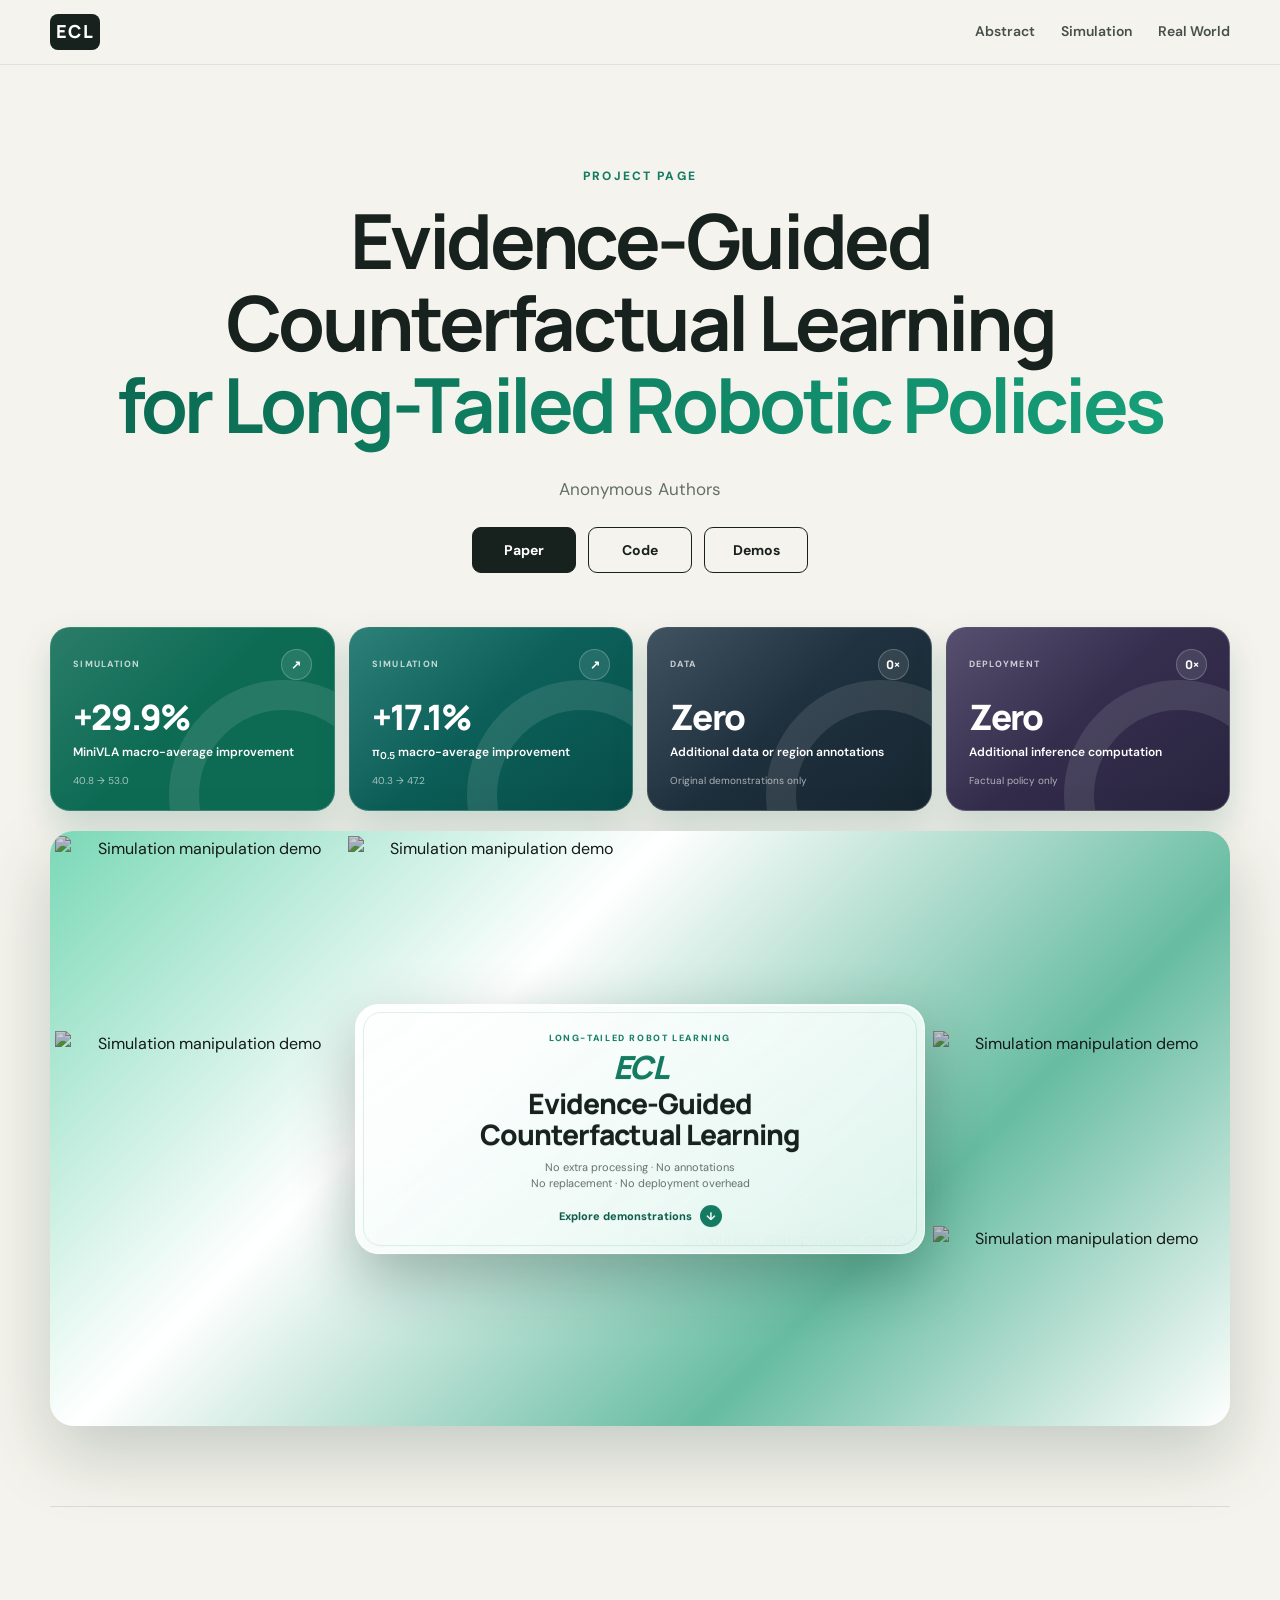
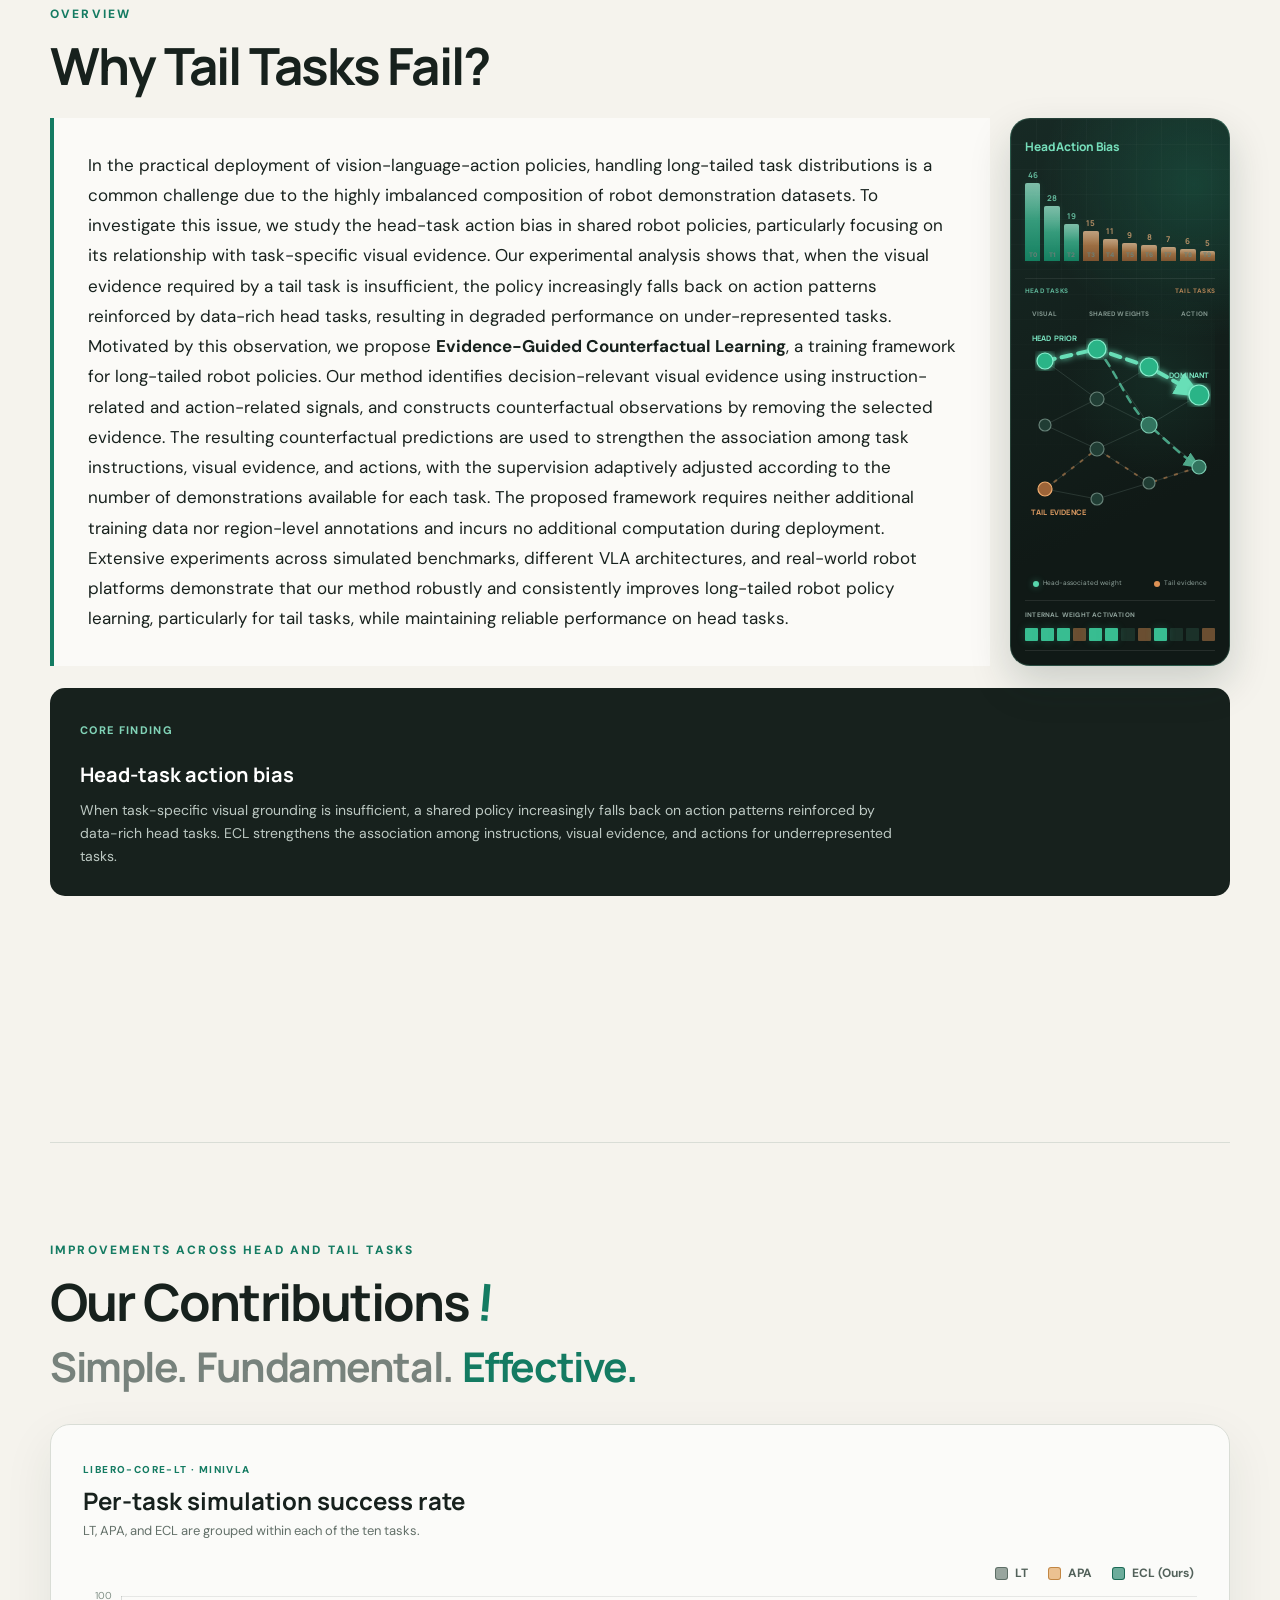
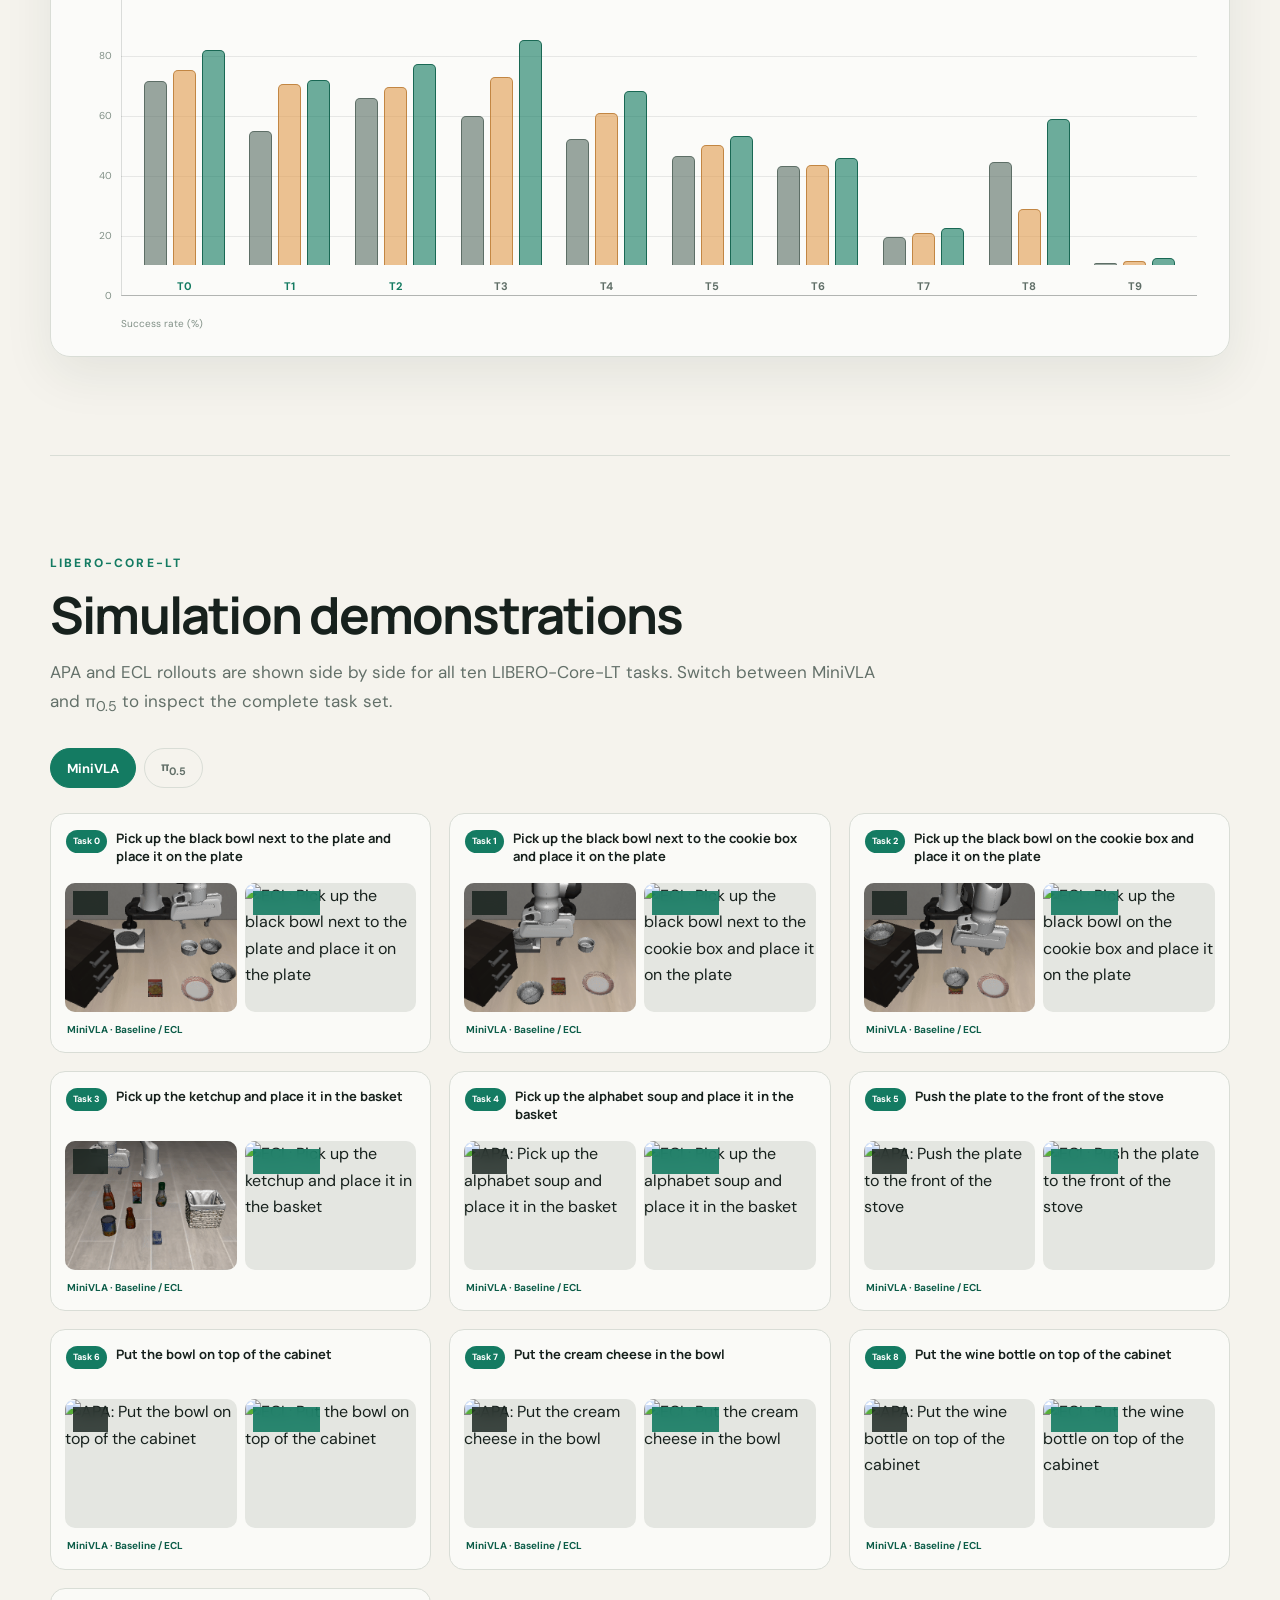
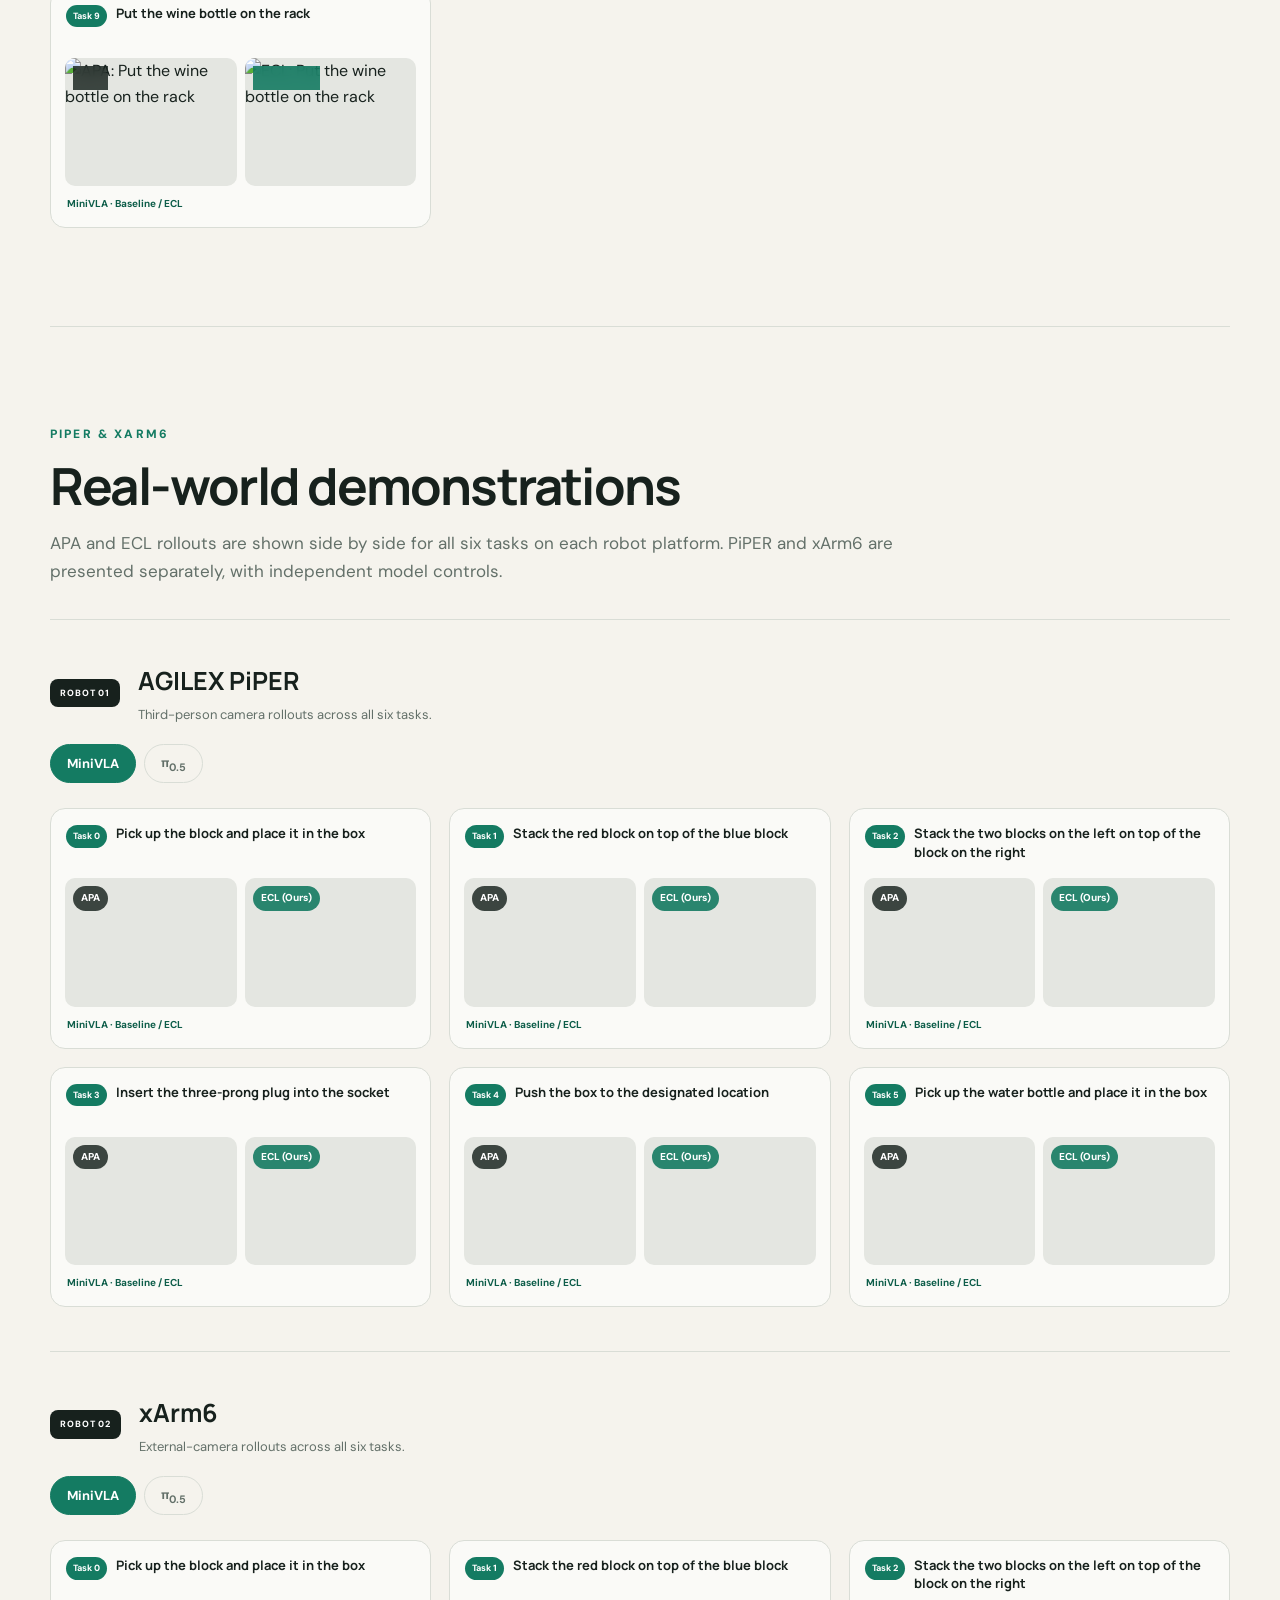
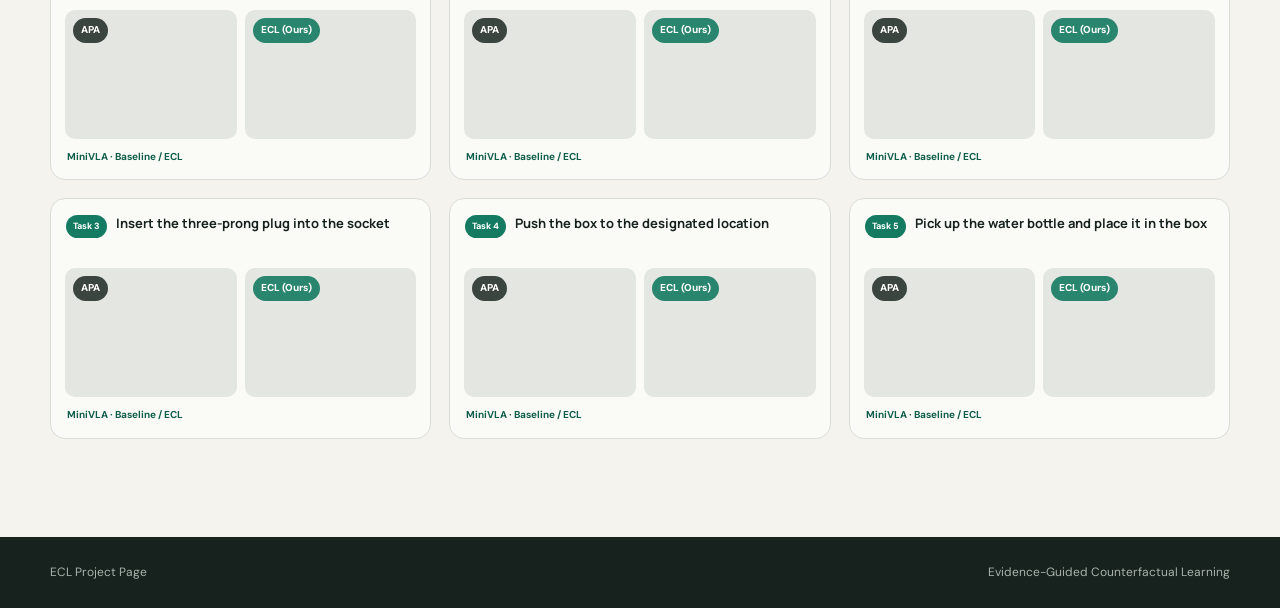
==== commit 5dd310c4: "Use anonymous repository link on project site" ====
--- a/index.html
+++ b/index.html
@@ -27,7 +27,7 @@
       <div class="authors">Anonymous Authors</div>
       <div class="hero-actions">
         <a class="button primary" href="assets/ecl-paper.pdf">Paper</a>
-        <a class="button secondary" href="https://github.com/krlozhilderman287-creator/EVIDENCE-GUIDED-COUNTERFACTUAL-LEARNING-FOR-LONG-TAILED-ROBOTIC-POLICIES">Code</a>
+        <a class="button secondary" href="https://anonymous.4open.science/r/EVIDENCE-GUIDED-COUNTERFACTUAL-LEARNING-FOR-LONG-TAILED-ROBOTIC-POLICIES-440F/">Code</a>
         <a class="button secondary" href="#simulation">Demos</a>
       </div>
 
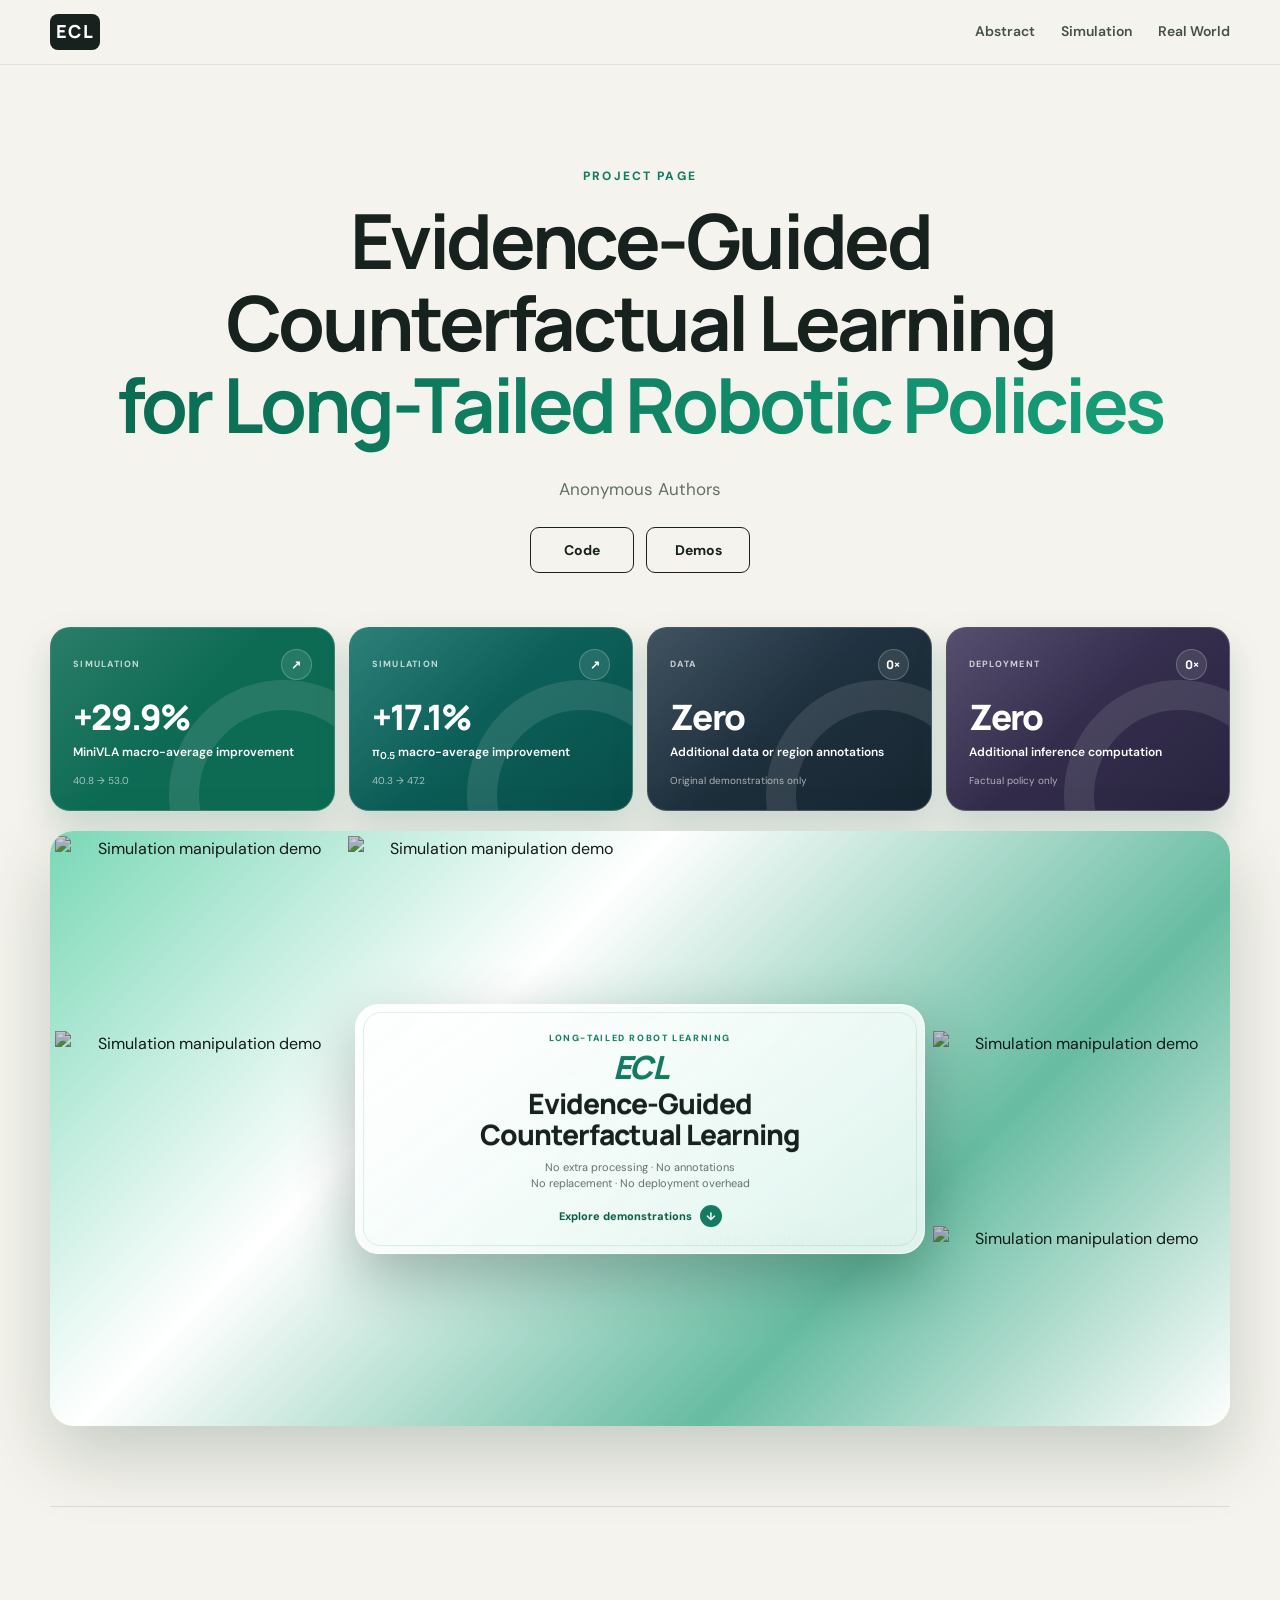
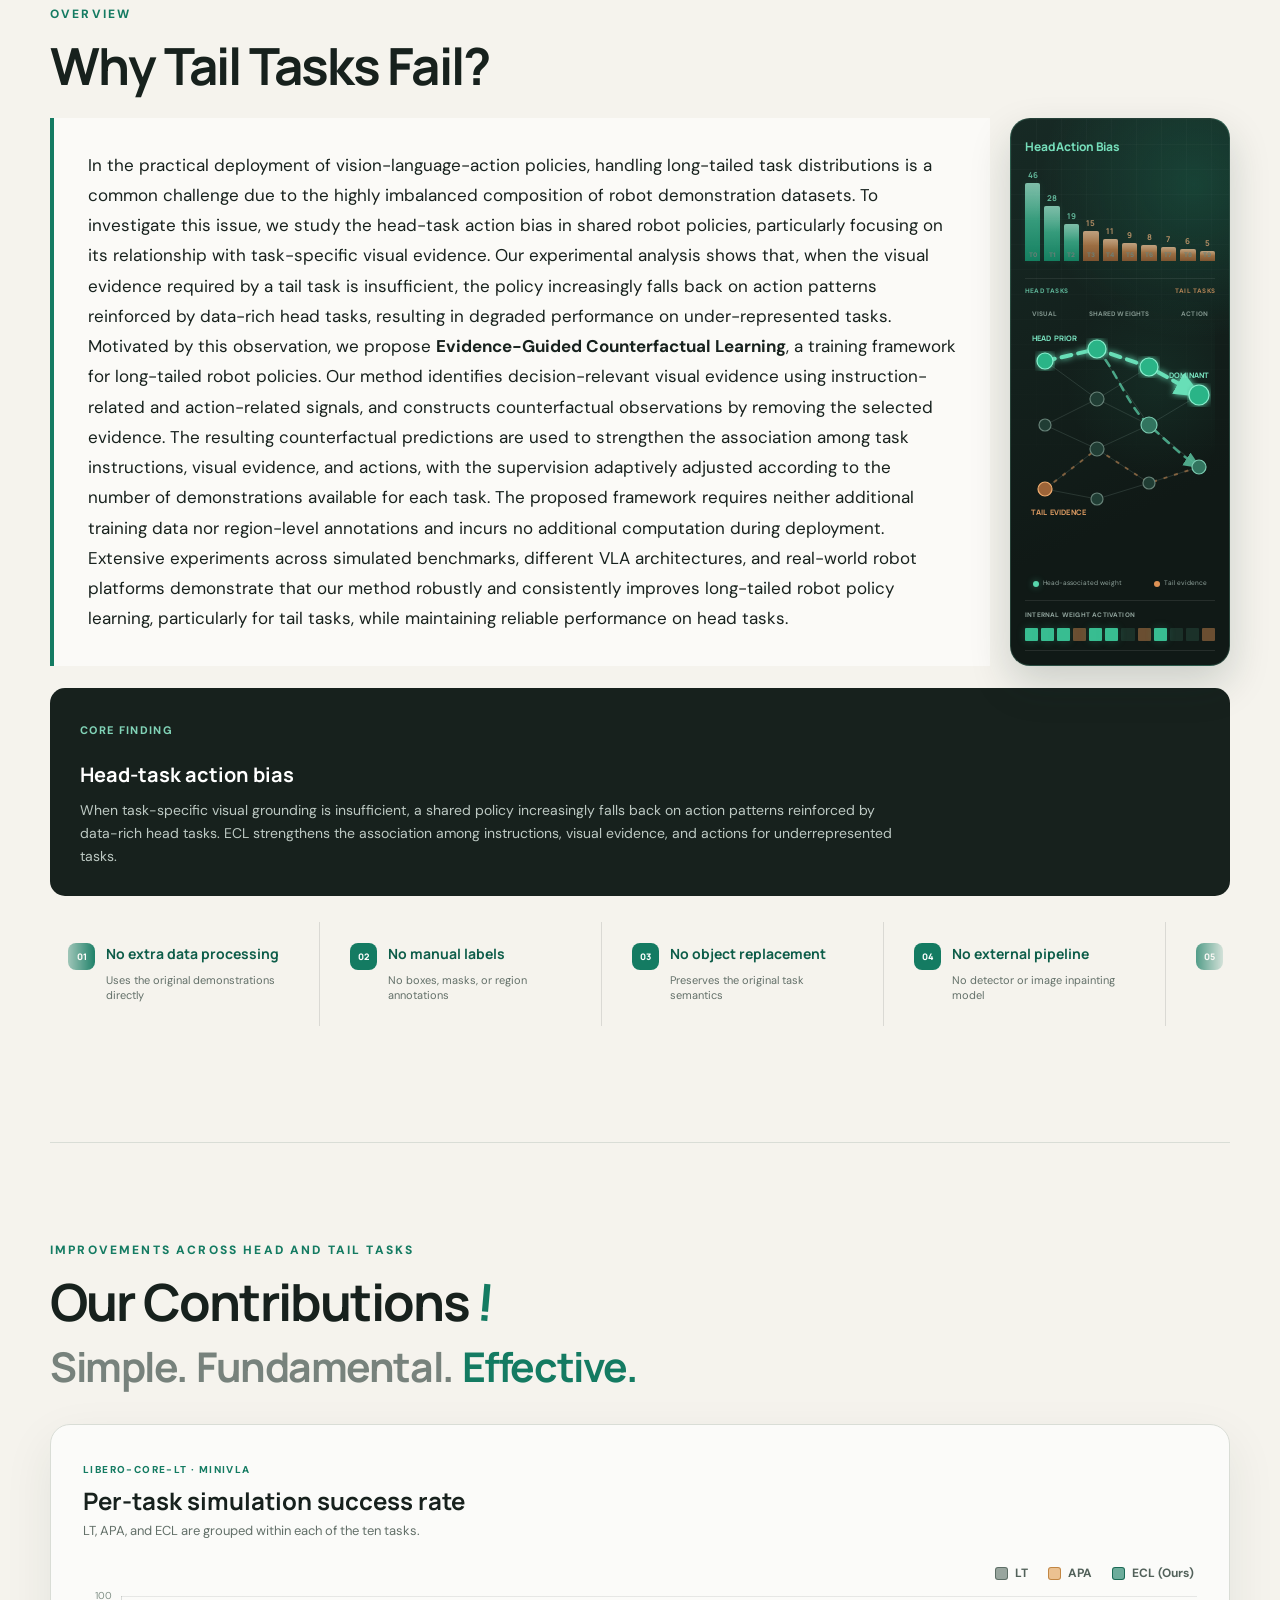
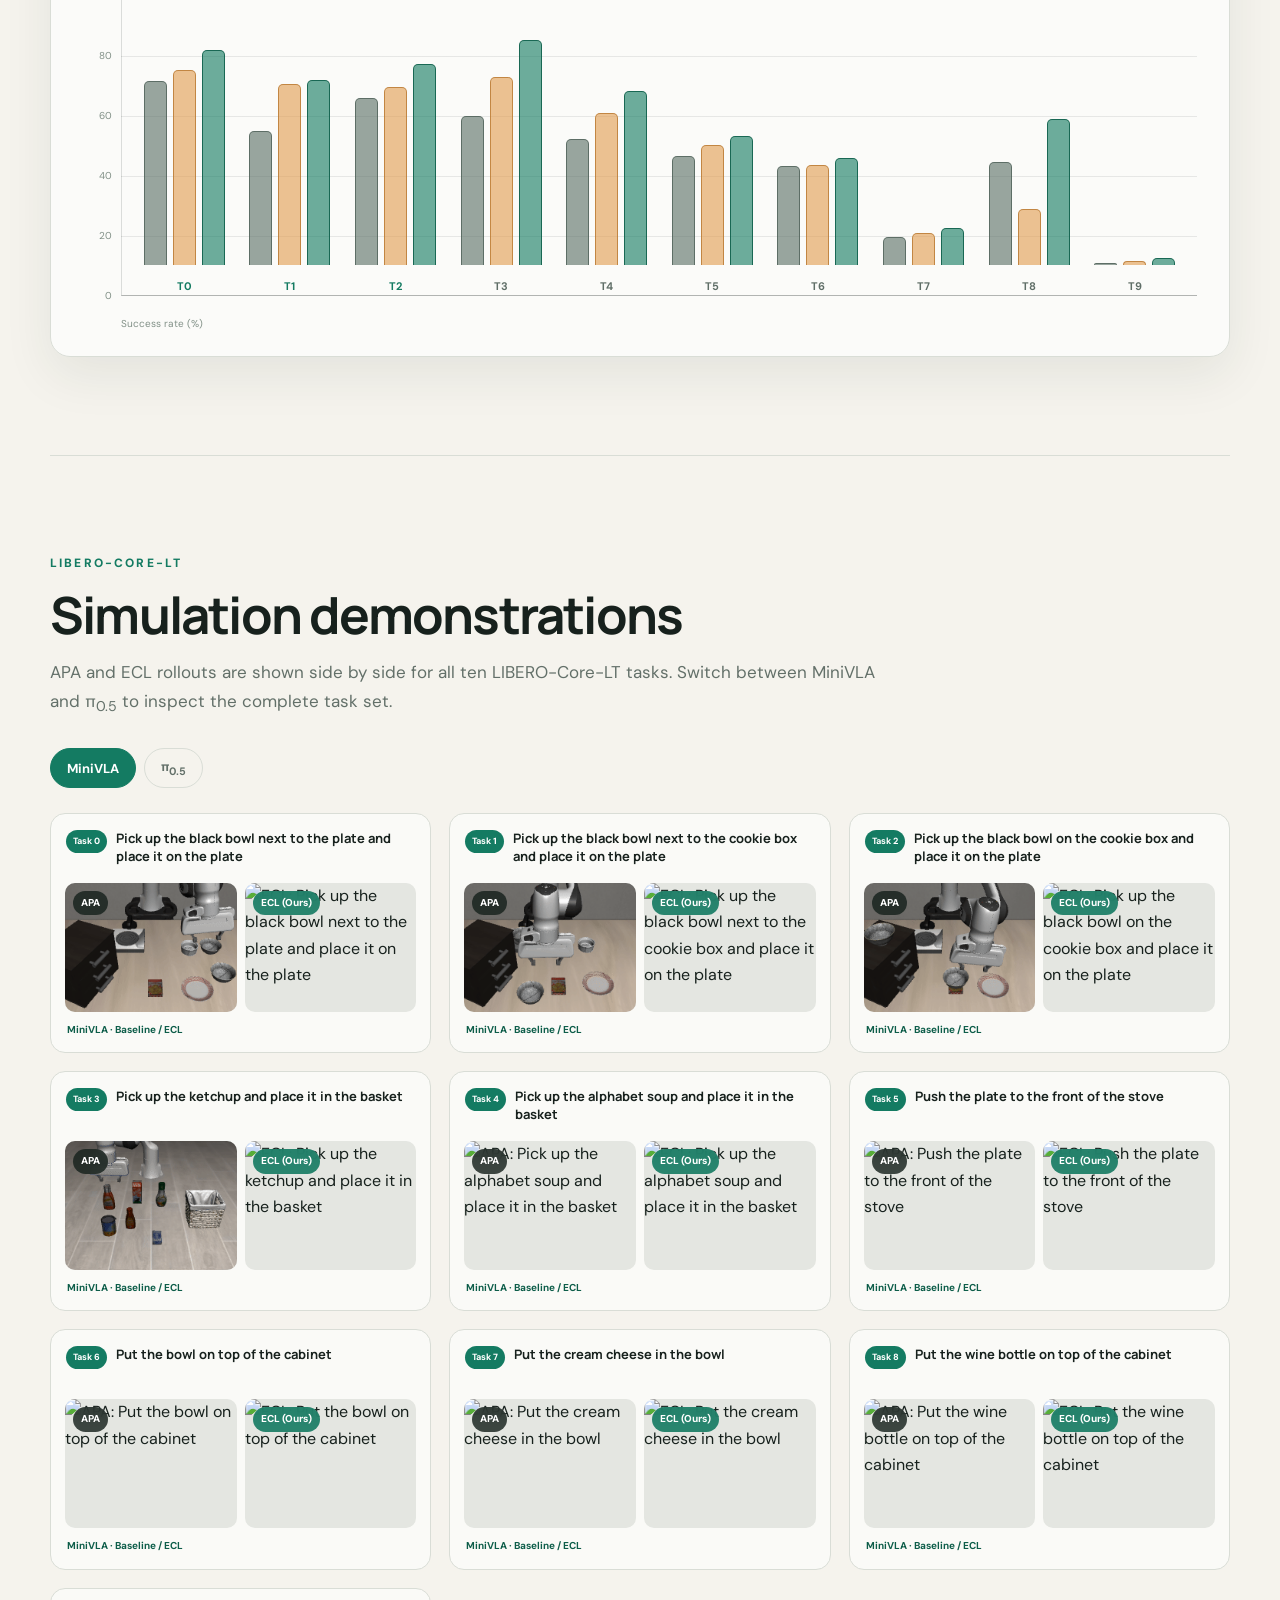
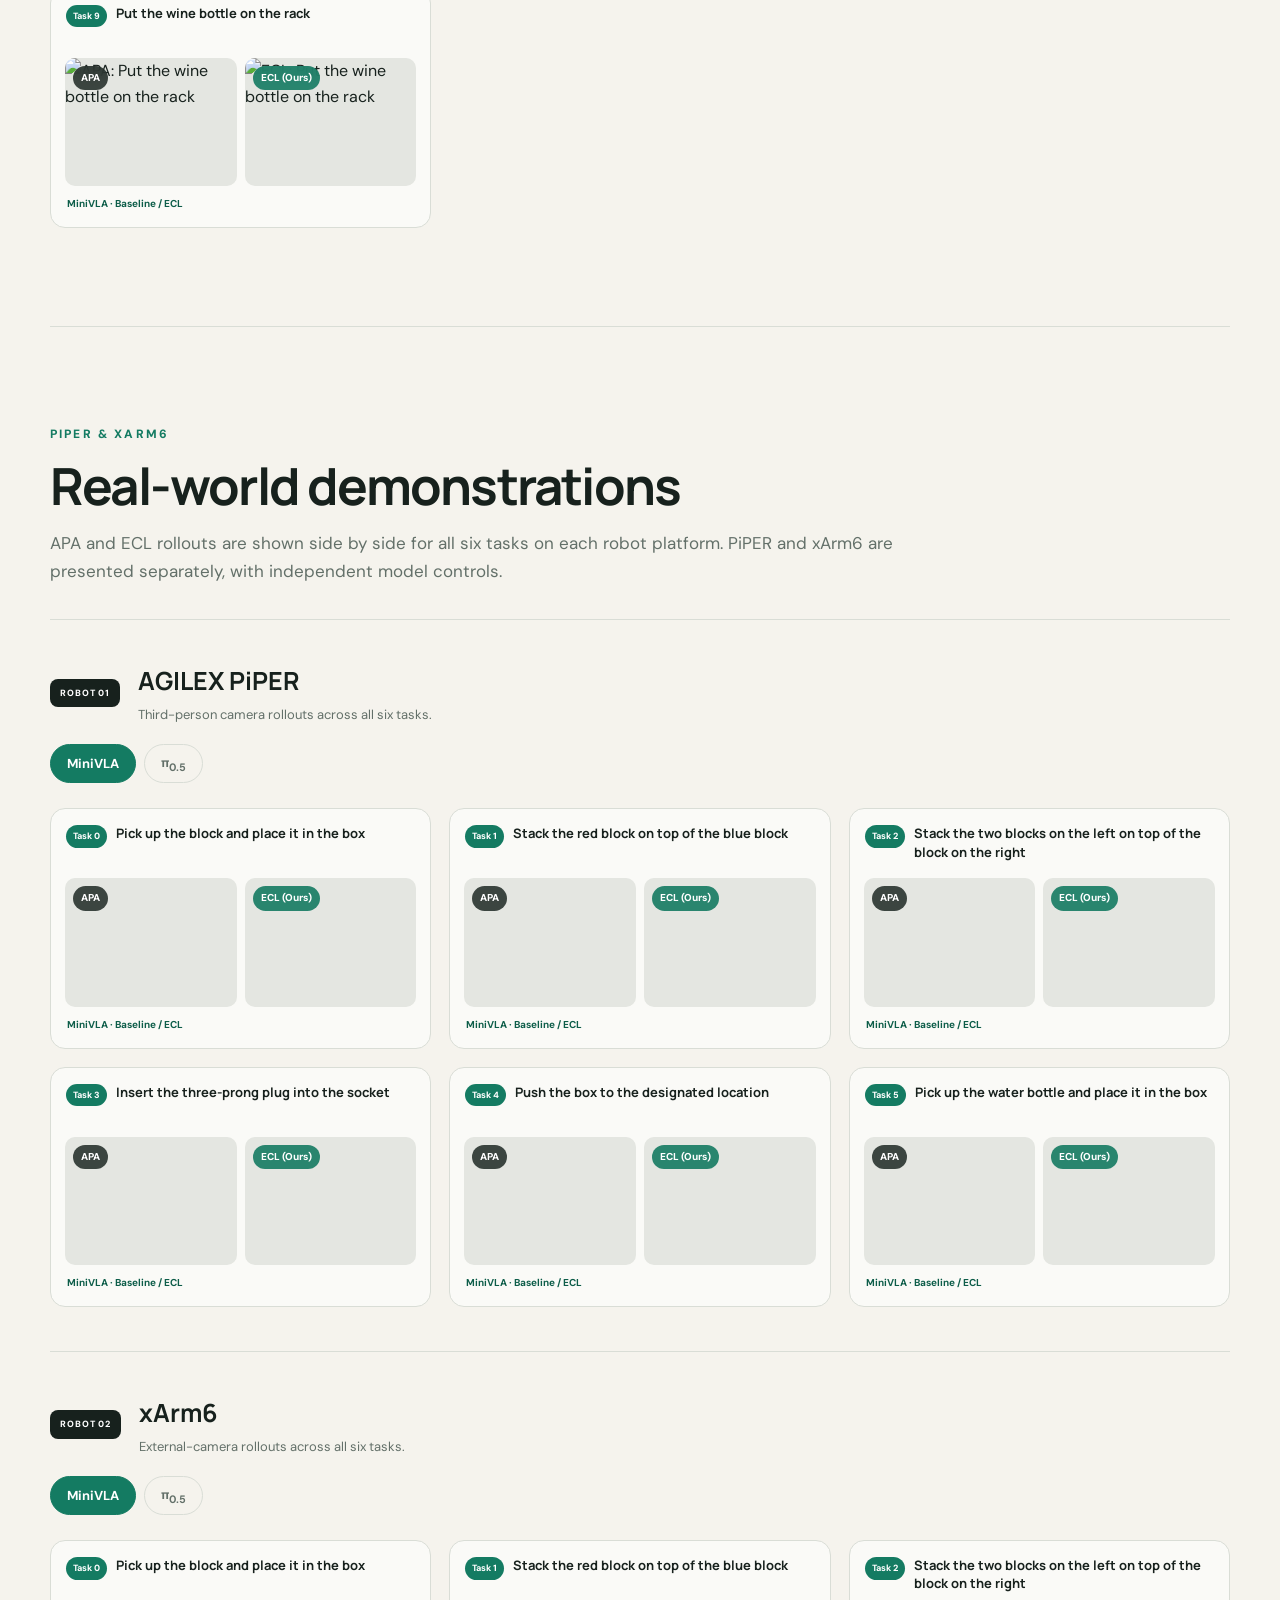
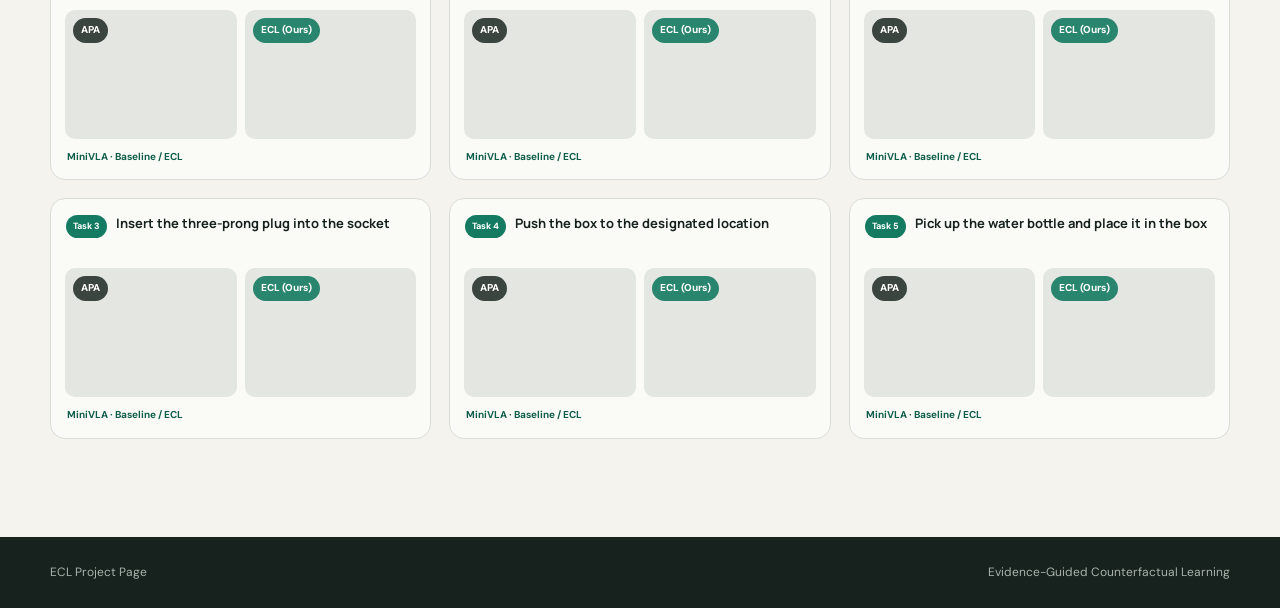
==== commit 1868738f: "Remove paper PDF from published site" ====
--- a/index.html
+++ b/index.html
@@ -26,7 +26,6 @@
       <h1>Evidence-Guided Counterfactual Learning<br><em>for Long-Tailed Robotic Policies</em></h1>
       <div class="authors">Anonymous Authors</div>
       <div class="hero-actions">
-        <a class="button primary" href="assets/ecl-paper.pdf">Paper</a>
         <a class="button secondary" href="https://anonymous.4open.science/r/EVIDENCE-GUIDED-COUNTERFACTUAL-LEARNING-FOR-LONG-TAILED-ROBOTIC-POLICIES-440F/">Code</a>
         <a class="button secondary" href="#simulation">Demos</a>
       </div>
